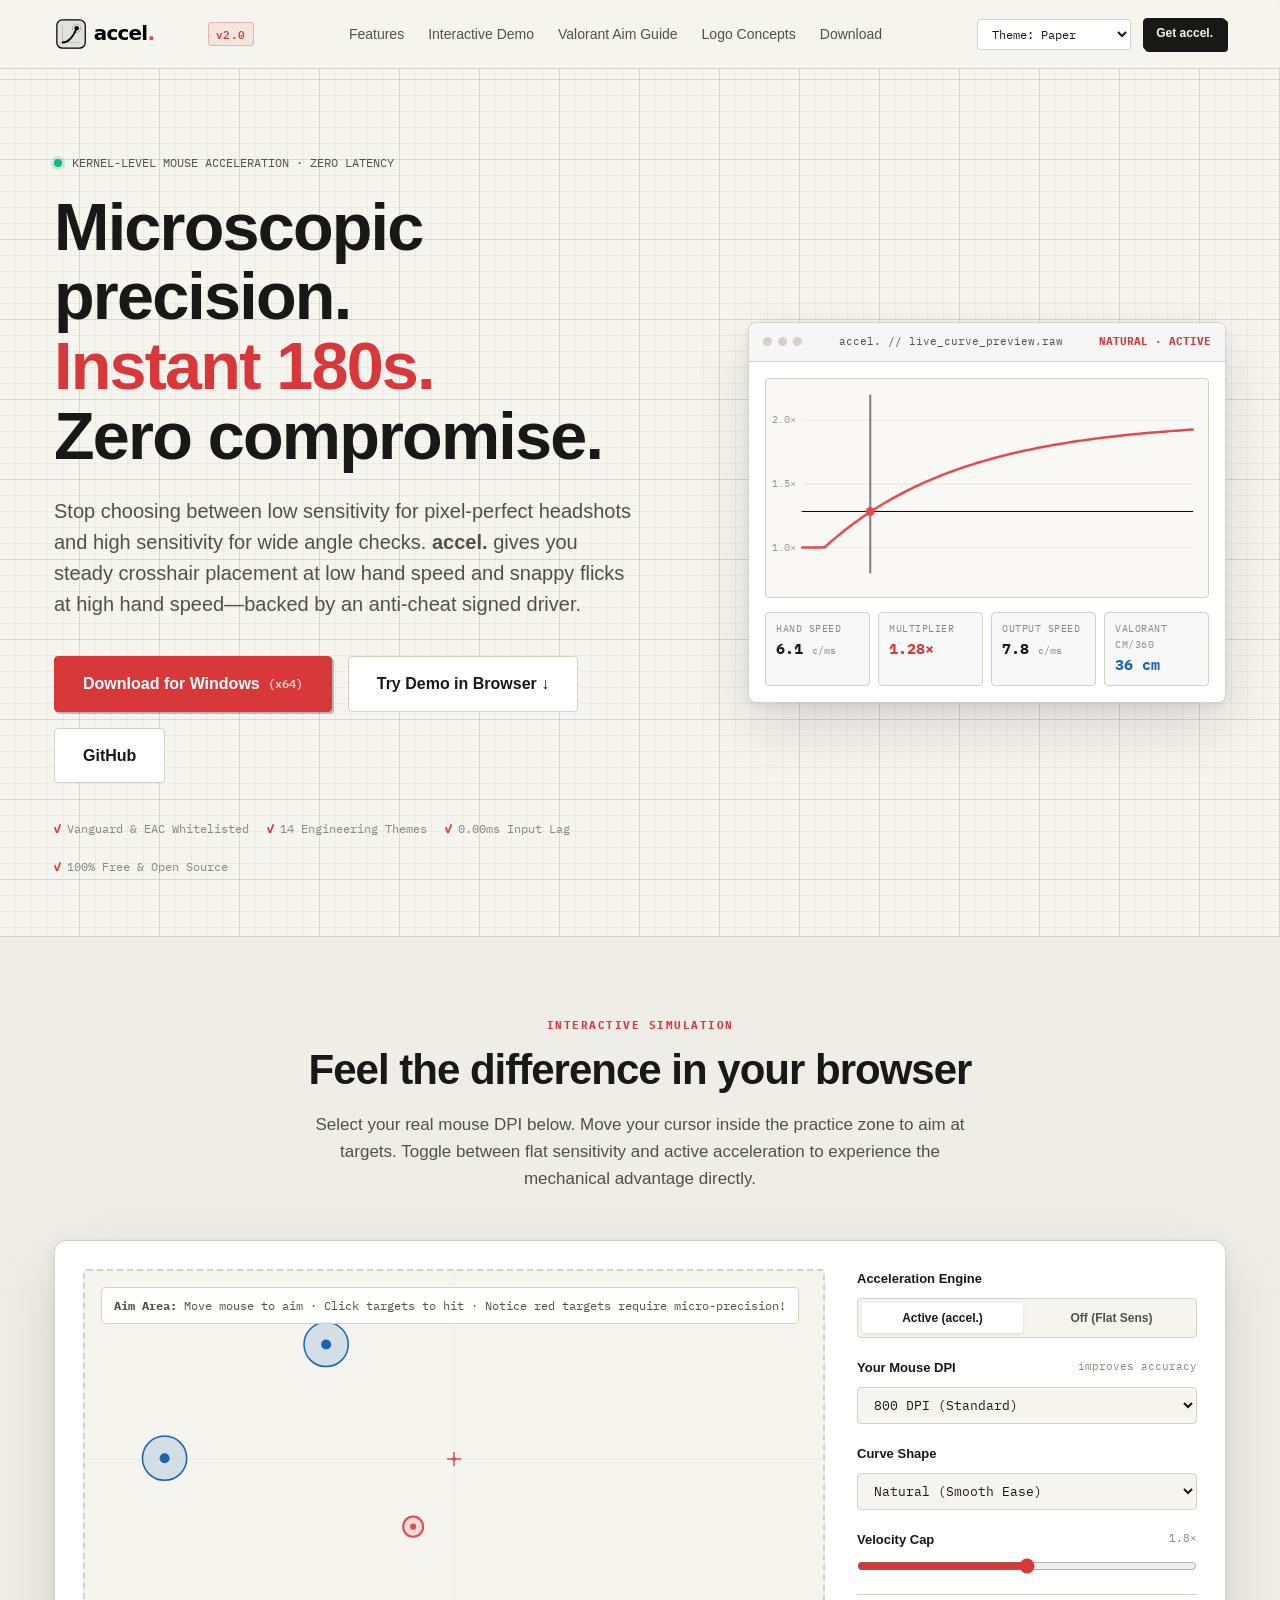
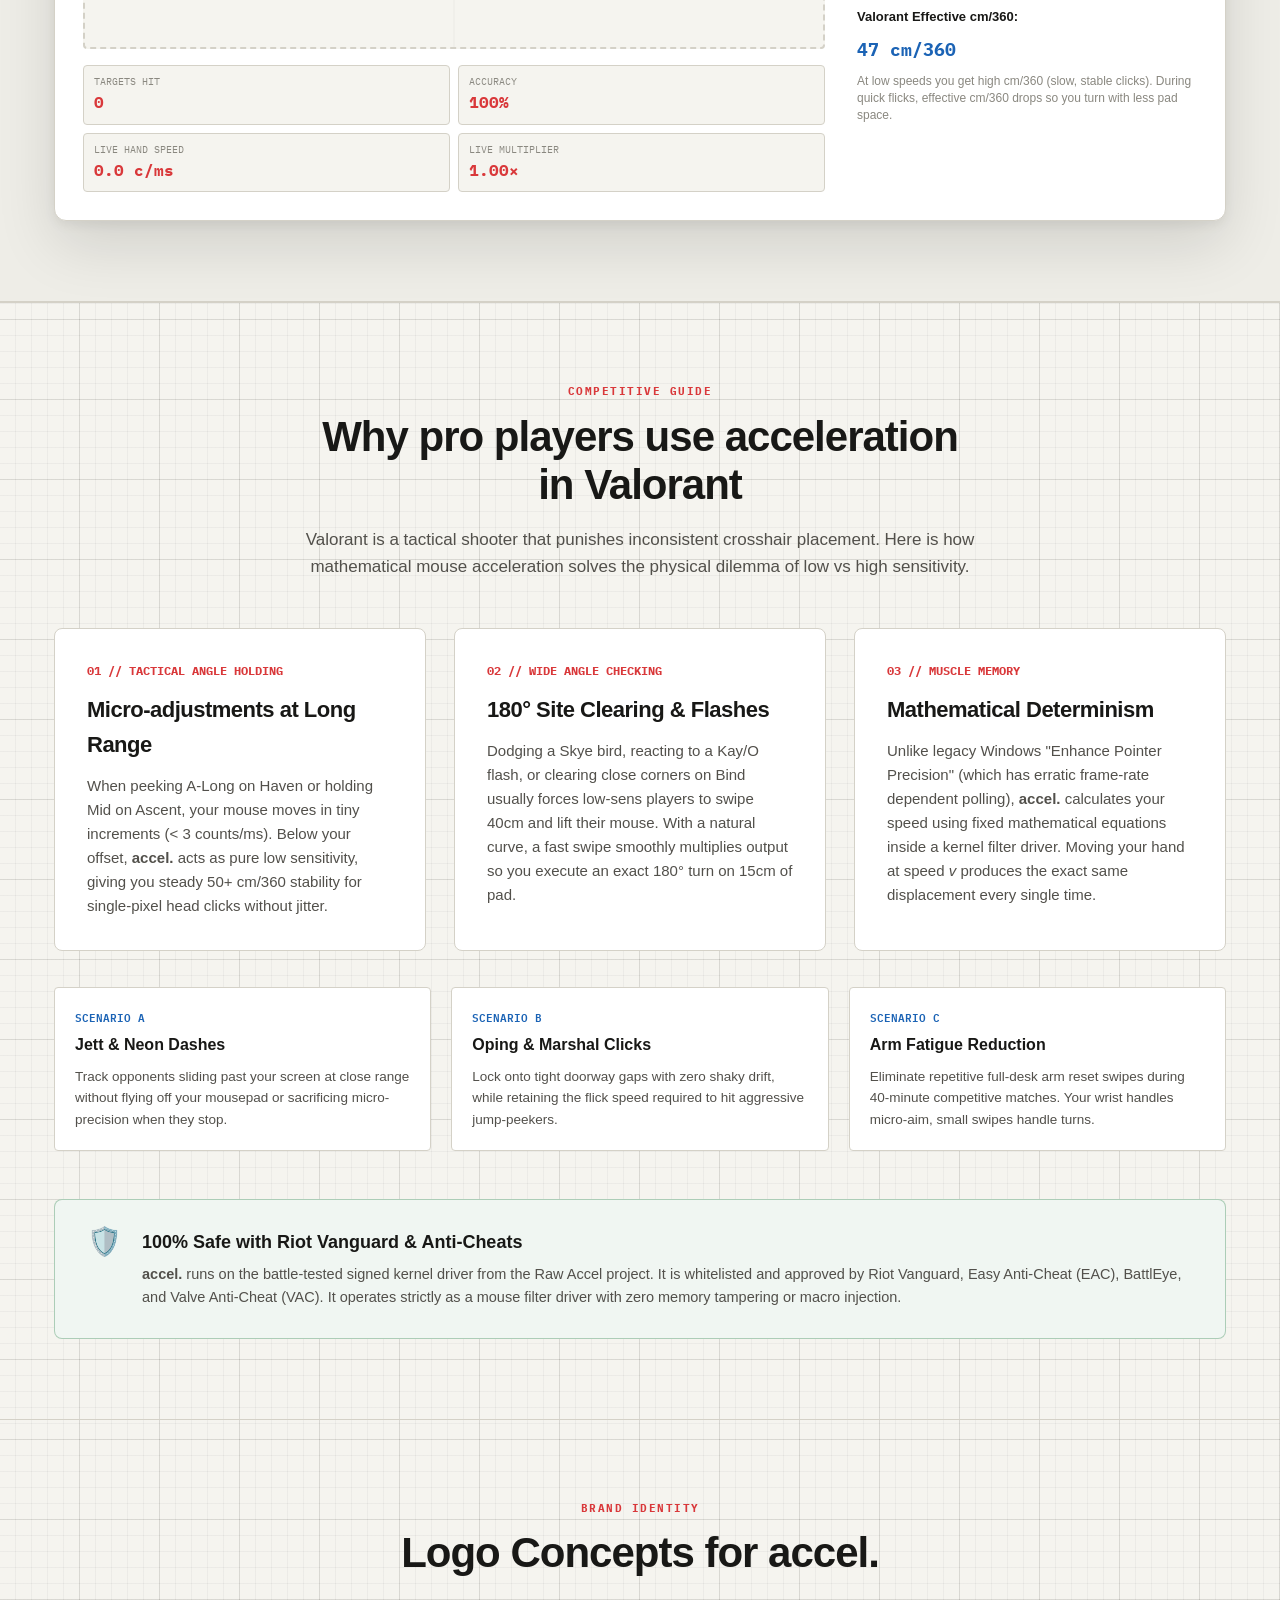
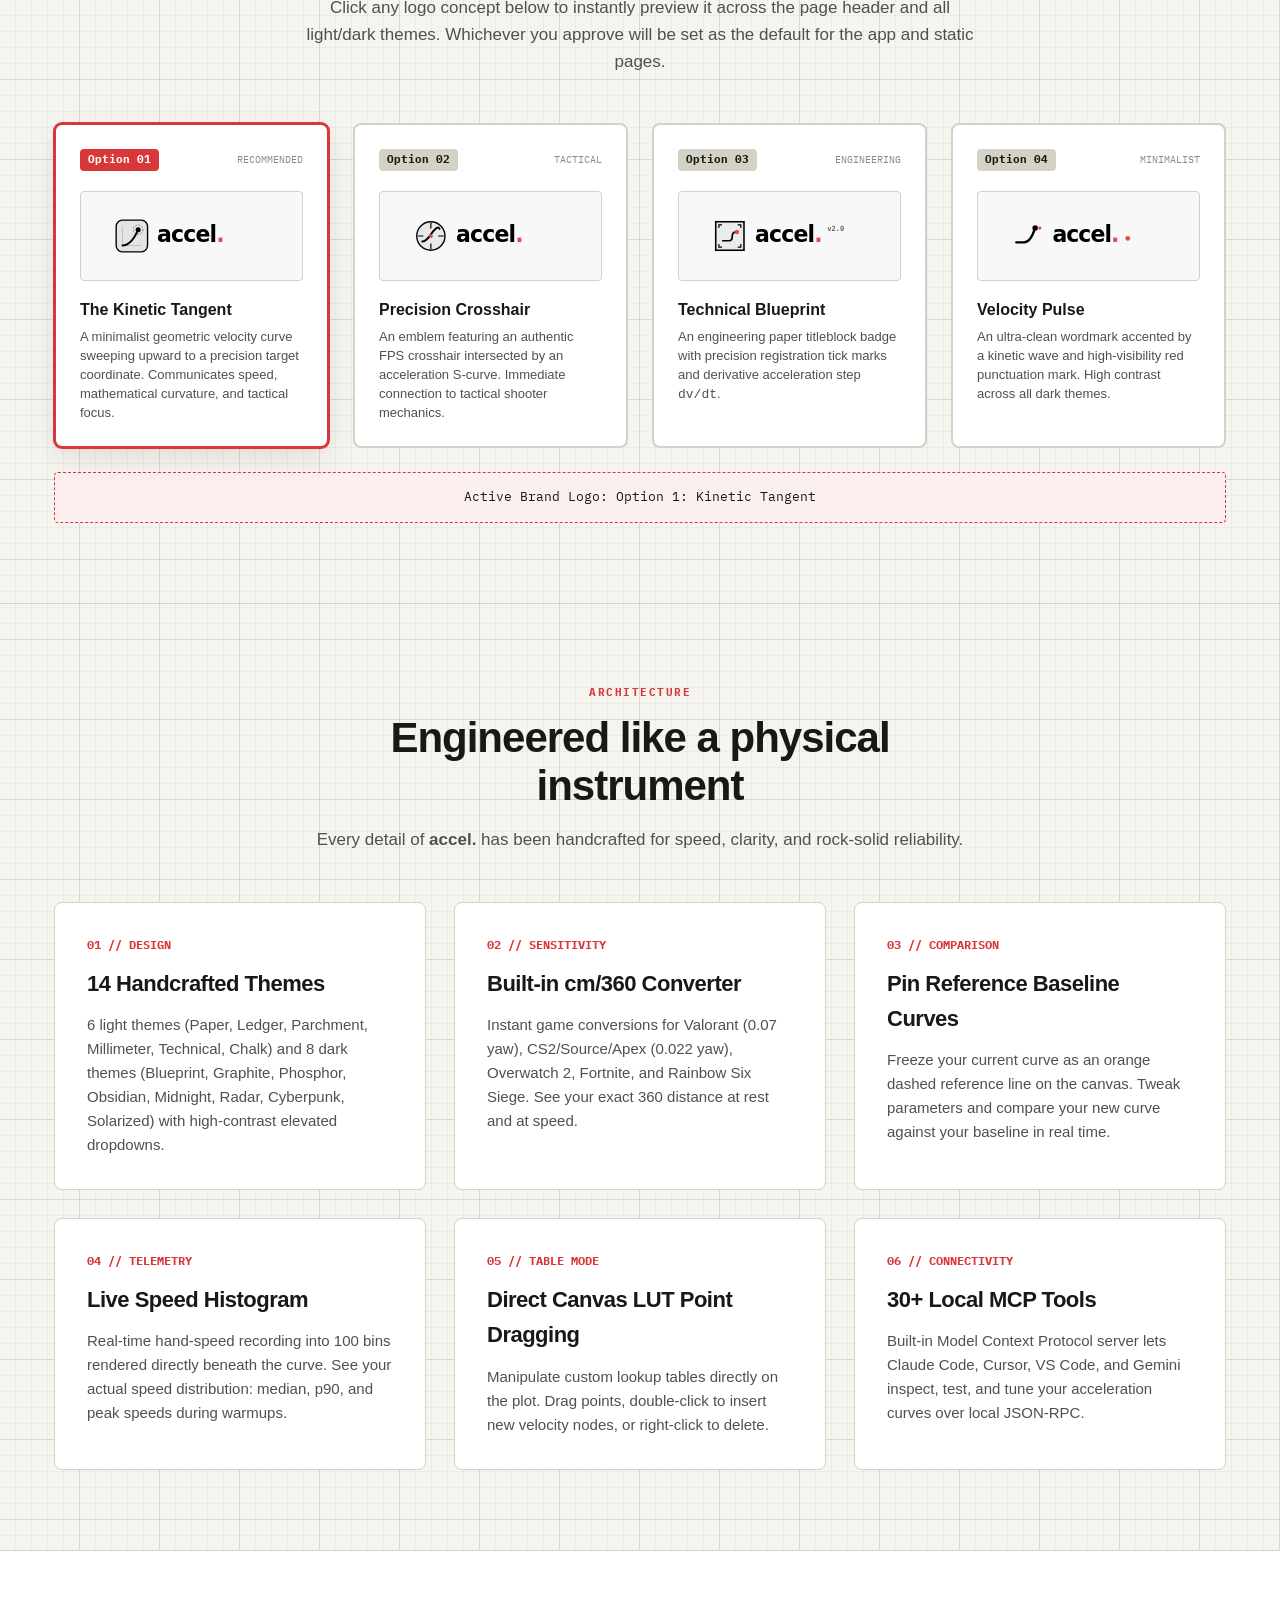
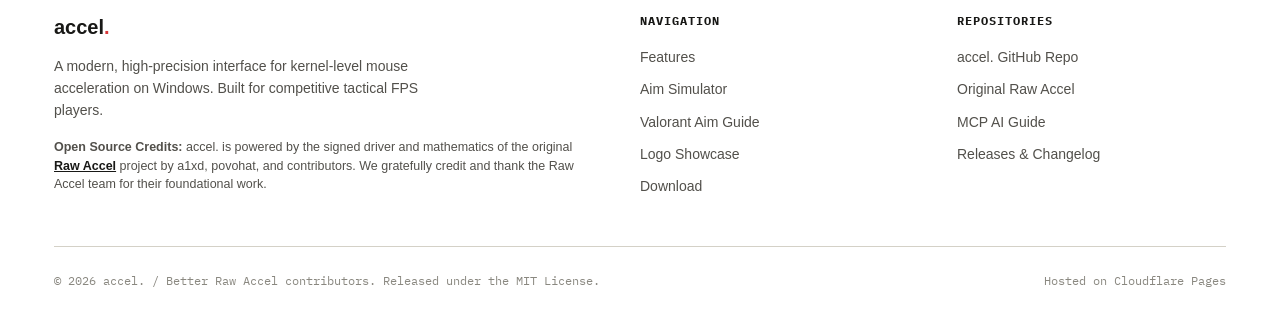
==== website/index.html @ c649996d "Add modern landing page, in-browser aim demo, download page, and 4 logo concepts for accel." ====
<!doctype html>
<html lang="en" data-theme="paper">
<head>
  <meta charset="utf-8">
  <meta name="viewport" content="width=device-width, initial-scale=1">
  <title>accel. — Precision Mouse Acceleration for Tactical Shooters & Valorant</title>
  <meta name="description" content="accel. is a modern, high-precision interface for kernel-level mouse acceleration. Gain microscopic headshot precision and lightning-fast 180° flicks in Valorant and CS2.">

  <!-- Typefaces: Satoshi & Cabinet Grotesk via Fontshare, IBM Plex Mono for technical data -->
  <link rel="preconnect" href="https://api.fontshare.com">
  <link rel="preconnect" href="https://cdn.fontshare.com" crossorigin>
  <link href="https://api.fontshare.com/v2/css?f[]=satoshi@400,500,700,900&f[]=cabinet-grotesk@700,800,900&display=swap" rel="stylesheet">
  <link rel="preconnect" href="https://fonts.googleapis.com">
  <link rel="preconnect" href="https://fonts.gstatic.com" crossorigin>
  <link href="https://fonts.googleapis.com/css2?family=IBM+Plex+Mono:wght@400;500;600;700&display=swap" rel="stylesheet">

  <link rel="stylesheet" href="style.css">
</head>
<body>

  <!-- Navigation / Titleblock Header -->
  <header class="site-header">
    <div class="container header-inner">
      <a href="index.html" class="brand" aria-label="accel. home">
        <img src="logos/logo-opt1.svg" alt="accel." class="brand-logo-svg" id="headerLogo">
        <span class="brand-badge">v2.0</span>
      </a>

      <nav class="nav-links">
        <a href="#features" class="nav-link">Features</a>
        <a href="#demo" class="nav-link">Interactive Demo</a>
        <a href="#valorant" class="nav-link">Valorant Aim Guide</a>
        <a href="#logos" class="nav-link">Logo Concepts</a>
        <a href="download.html" class="nav-link">Download</a>
      </nav>

      <div class="header-actions">
        <select class="theme-select" aria-label="Select theme">
          <option value="paper">Theme: Paper</option>
          <option value="graphite">Theme: Graphite</option>
          <option value="blueprint">Theme: Blueprint</option>
          <option value="obsidian">Theme: Obsidian</option>
          <option value="cyberpunk">Theme: Cyberpunk</option>
          <option value="chalk">Theme: Chalk</option>
        </select>
        <a href="download.html" class="btn btn-primary btn-sm">Get accel.</a>
      </div>
    </div>
  </header>

  <!-- Hero Section -->
  <section class="hero">
    <div class="container hero-grid">
      <div class="hero-content">
        <div class="hero-meta">
          <span class="pulse-dot"></span>
          <span>KERNEL-LEVEL MOUSE ACCELERATION · ZERO LATENCY</span>
        </div>
        <h1 class="hero-title">
          Microscopic precision.<br>
          <span class="highlight">Instant 180s.</span><br>
          Zero compromise.
        </h1>
        <p class="hero-desc">
          Stop choosing between low sensitivity for pixel-perfect headshots and high sensitivity for wide angle checks. <b>accel.</b> gives you steady crosshair placement at low hand speed and snappy flicks at high hand speed—backed by an anti-cheat signed driver.
        </p>

        <div class="hero-actions">
          <a href="download.html" class="btn btn-accent btn-lg">
            Download for Windows
            <span style="font-family:var(--font-mono); font-size:12px; opacity:0.8;">(x64)</span>
          </a>
          <a href="#demo" class="btn btn-secondary btn-lg">Try Demo in Browser ↓</a>
          <a href="https://github.com/jeelnadaa/better-rawaccel" target="_blank" rel="noopener" class="btn btn-secondary btn-lg">
            GitHub
          </a>
        </div>

        <div class="hero-badges">
          <span><i>✓</i> Vanguard &amp; EAC Whitelisted</span>
          <span><i>✓</i> 14 Engineering Themes</span>
          <span><i>✓</i> 0.00ms Input Lag</span>
          <span><i>✓</i> 100% Free &amp; Open Source</span>
        </div>
      </div>

      <!-- Live Mini Curve Visualizer Card -->
      <div class="hero-preview">
        <div class="app-frame">
          <div class="app-frame-head">
            <div class="app-frame-dots">
              <span></span><span></span><span></span>
            </div>
            <span>accel. // live_curve_preview.raw</span>
            <span style="color:var(--accent); font-weight:700;">NATURAL · ACTIVE</span>
          </div>
          <div class="app-frame-body">
            <div class="curve-box">
              <canvas id="heroCurveCanvas"></canvas>
            </div>
            <div class="curve-readouts">
              <div class="readout-col">
                <div class="lbl">Hand Speed</div>
                <div class="val"><span id="heroSensIn">0.0</span> <small style="font-size:10px; font-weight:400; color:var(--ink3);">c/ms</small></div>
              </div>
              <div class="readout-col">
                <div class="lbl">Multiplier</div>
                <div class="val" style="color:var(--accent);"><span id="heroSensMul">1.00×</span></div>
              </div>
              <div class="readout-col">
                <div class="lbl">Output Speed</div>
                <div class="val"><span id="heroSensOut">0.0</span> <small style="font-size:10px; font-weight:400; color:var(--ink3);">c/ms</small></div>
              </div>
              <div class="readout-col">
                <div class="lbl">Valorant cm/360</div>
                <div class="val" style="color:var(--blue);"><span id="heroSensCm">52 cm</span></div>
              </div>
            </div>
          </div>
        </div>
      </div>
    </div>
  </section>

  <!-- Interactive Aim & Acceleration Demo Section -->
  <section class="demo-section" id="demo">
    <div class="container">
      <div class="section-head">
        <span class="section-tag">Interactive Simulation</span>
        <h2 class="section-title">Feel the difference in your browser</h2>
        <p class="section-desc">
          Select your real mouse DPI below. Move your cursor inside the practice zone to aim at targets. Toggle between flat sensitivity and active acceleration to experience the mechanical advantage directly.
        </p>
      </div>

      <div class="demo-wrapper">
        <div class="demo-screen">
          <div class="aim-canvas-container" id="aimContainer">
            <canvas id="aimCanvas"></canvas>
            <div class="aim-instructions">
              <b>Aim Area:</b> Move mouse to aim · Click targets to hit · Notice red targets require micro-precision!
            </div>
          </div>

          <div class="stat-pills">
            <div class="stat-pill">
              <div class="k">Targets Hit</div>
              <div class="v" id="demoHits">0</div>
            </div>
            <div class="stat-pill">
              <div class="k">Accuracy</div>
              <div class="v" id="demoAccuracy">100%</div>
            </div>
            <div class="stat-pill">
              <div class="k">Live Hand Speed</div>
              <div class="v" id="demoLiveSpeed">0.0 c/ms</div>
            </div>
            <div class="stat-pill">
              <div class="k">Live Multiplier</div>
              <div class="v" id="demoLiveSens">1.00×</div>
            </div>
          </div>
        </div>

        <!-- Sidebar Demo Controls -->
        <div class="demo-controls-sidebar">
          <div class="control-group">
            <label class="control-label">Acceleration Engine</label>
            <div class="toggle-group">
              <button class="toggle-btn active" id="btnAccelOn">Active (accel.)</button>
              <button class="toggle-btn" id="btnAccelOff">Off (Flat Sens)</button>
            </div>
          </div>

          <div class="control-group">
            <label class="control-label" for="demoDpi">Your Mouse DPI <small>improves accuracy</small></label>
            <select class="control-select" id="demoDpi">
              <option value="400">400 DPI (Low)</option>
              <option value="800" selected>800 DPI (Standard)</option>
              <option value="1600">1600 DPI (High Precision)</option>
              <option value="3200">3200 DPI (Ultra)</option>
            </select>
          </div>

          <div class="control-group">
            <label class="control-label" for="demoCurveType">Curve Shape</label>
            <select class="control-select" id="demoCurveType">
              <option value="natural" selected>Natural (Smooth Ease)</option>
              <option value="linear">Linear (Constant Slope)</option>
              <option value="jump">Jump (Step Boost)</option>
            </select>
          </div>

          <div class="control-group">
            <div class="control-label">
              <span>Velocity Cap</span>
              <small id="demoLimitVal">1.8×</small>
            </div>
            <input type="range" class="range-slider" id="demoLimit" min="1.1" max="2.5" step="0.1" value="1.8">
          </div>

          <div class="control-group" style="padding-top:12px; border-top:1px solid var(--border);">
            <div class="control-label">
              <span>Valorant Effective cm/360:</span>
            </div>
            <div style="font-family:var(--font-mono); font-size:18px; font-weight:700; color:var(--blue);" id="demoLiveCm">
              47 cm/360
            </div>
            <p style="font-size:12px; color:var(--ink3); line-height:1.4;">
              At low speeds you get high cm/360 (slow, stable clicks). During quick flicks, effective cm/360 drops so you turn with less pad space.
            </p>
          </div>
        </div>
      </div>
    </div>
  </section>

  <!-- Valorant Aim Mechanics Section -->
  <section class="section" id="valorant">
    <div class="container">
      <div class="section-head">
        <span class="section-tag">Competitive Guide</span>
        <h2 class="section-title">Why pro players use acceleration in Valorant</h2>
        <p class="section-desc">
          Valorant is a tactical shooter that punishes inconsistent crosshair placement. Here is how mathematical mouse acceleration solves the physical dilemma of low vs high sensitivity.
        </p>
      </div>

      <div class="features-grid">
        <div class="feature-card">
          <span class="feature-num">01 // TACTICAL ANGLE HOLDING</span>
          <h3 class="feature-title">Micro-adjustments at Long Range</h3>
          <p class="feature-desc">
            When peeking A-Long on Haven or holding Mid on Ascent, your mouse moves in tiny increments (< 3 counts/ms). Below your offset, <b>accel.</b> acts as pure low sensitivity, giving you steady 50+ cm/360 stability for single-pixel head clicks without jitter.
          </p>
        </div>

        <div class="feature-card">
          <span class="feature-num">02 // WIDE ANGLE CHECKING</span>
          <h3 class="feature-title">180° Site Clearing &amp; Flashes</h3>
          <p class="feature-desc">
            Dodging a Skye bird, reacting to a Kay/O flash, or clearing close corners on Bind usually forces low-sens players to swipe 40cm and lift their mouse. With a natural curve, a fast swipe smoothly multiplies output so you execute an exact 180° turn on 15cm of pad.
          </p>
        </div>

        <div class="feature-card">
          <span class="feature-num">03 // MUSCLE MEMORY</span>
          <h3 class="feature-title">Mathematical Determinism</h3>
          <p class="feature-desc">
            Unlike legacy Windows "Enhance Pointer Precision" (which has erratic frame-rate dependent polling), <b>accel.</b> calculates your speed using fixed mathematical equations inside a kernel filter driver. Moving your hand at speed <i>v</i> produces the exact same displacement every single time.
          </p>
        </div>
      </div>

      <!-- Scenarios Grid -->
      <div class="scenarios-grid">
        <div class="scenario-card">
          <span class="scenario-tag">SCENARIO A</span>
          <h4 class="scenario-title">Jett &amp; Neon Dashes</h4>
          <p class="scenario-body">
            Track opponents sliding past your screen at close range without flying off your mousepad or sacrificing micro-precision when they stop.
          </p>
        </div>
        <div class="scenario-card">
          <span class="scenario-tag">SCENARIO B</span>
          <h4 class="scenario-title">Oping &amp; Marshal Clicks</h4>
          <p class="scenario-body">
            Lock onto tight doorway gaps with zero shaky drift, while retaining the flick speed required to hit aggressive jump-peekers.
          </p>
        </div>
        <div class="scenario-card">
          <span class="scenario-tag">SCENARIO C</span>
          <h4 class="scenario-title">Arm Fatigue Reduction</h4>
          <p class="scenario-body">
            Eliminate repetitive full-desk arm reset swipes during 40-minute competitive matches. Your wrist handles micro-aim, small swipes handle turns.
          </p>
        </div>
      </div>

      <!-- Anti-Cheat / Vanguard Box -->
      <div class="callout-box">
        <div class="callout-icon">🛡️</div>
        <div class="callout-content">
          <h4>100% Safe with Riot Vanguard &amp; Anti-Cheats</h4>
          <p>
            <b>accel.</b> runs on the battle-tested signed kernel driver from the Raw Accel project. It is whitelisted and approved by Riot Vanguard, Easy Anti-Cheat (EAC), BattlEye, and Valve Anti-Cheat (VAC). It operates strictly as a mouse filter driver with zero memory tampering or macro injection.
          </p>
        </div>
      </div>
    </div>
  </section>

  <!-- Logo Showcase Section -->
  <section class="section" id="logos">
    <div class="container">
      <div class="section-head">
        <span class="section-tag">Brand Identity</span>
        <h2 class="section-title">Logo Concepts for accel.</h2>
        <p class="section-desc">
          Click any logo concept below to instantly preview it across the page header and all light/dark themes. Whichever you approve will be set as the default for the app and static pages.
        </p>
      </div>

      <div class="logo-grid">
        <!-- Logo Option 1 -->
        <div class="logo-card active" data-opt="1">
          <div class="logo-card-head">
            <span class="logo-opt-tag">Option 01</span>
            <span class="logo-card-badge">RECOMMENDED</span>
          </div>
          <div class="logo-preview-box">
            <img src="logos/logo-opt1.svg" alt="Option 1: Kinetic Tangent">
          </div>
          <h4 class="logo-card-title">The Kinetic Tangent</h4>
          <p class="logo-card-desc">
            A minimalist geometric velocity curve sweeping upward to a precision target coordinate. Communicates speed, mathematical curvature, and tactical focus.
          </p>
        </div>

        <!-- Logo Option 2 -->
        <div class="logo-card" data-opt="2">
          <div class="logo-card-head">
            <span class="logo-opt-tag">Option 02</span>
            <span class="logo-card-badge">TACTICAL</span>
          </div>
          <div class="logo-preview-box">
            <img src="logos/logo-opt2.svg" alt="Option 2: Precision Crosshair Curve">
          </div>
          <h4 class="logo-card-title">Precision Crosshair</h4>
          <p class="logo-card-desc">
            An emblem featuring an authentic FPS crosshair intersected by an acceleration S-curve. Immediate connection to tactical shooter mechanics.
          </p>
        </div>

        <!-- Logo Option 3 -->
        <div class="logo-card" data-opt="3">
          <div class="logo-card-head">
            <span class="logo-opt-tag">Option 03</span>
            <span class="logo-card-badge">ENGINEERING</span>
          </div>
          <div class="logo-preview-box">
            <img src="logos/logo-opt3.svg" alt="Option 3: Technical Blueprint Titleblock">
          </div>
          <h4 class="logo-card-title">Technical Blueprint</h4>
          <p class="logo-card-desc">
            An engineering paper titleblock badge with precision registration tick marks and derivative acceleration step <code>dv/dt</code>.
          </p>
        </div>

        <!-- Logo Option 4 -->
        <div class="logo-card" data-opt="4">
          <div class="logo-card-head">
            <span class="logo-opt-tag">Option 04</span>
            <span class="logo-card-badge">MINIMALIST</span>
          </div>
          <div class="logo-preview-box">
            <img src="logos/logo-opt4.svg" alt="Option 4: Velocity Pulse">
          </div>
          <h4 class="logo-card-title">Velocity Pulse</h4>
          <p class="logo-card-desc">
            An ultra-clean wordmark accented by a kinetic wave and high-visibility red punctuation mark. High contrast across all dark themes.
          </p>
        </div>
      </div>

      <div class="logo-banner" id="selectedLogoNotice">
        Active Brand Logo: Option 1: Kinetic Tangent (Click cards above to switch)
      </div>
    </div>
  </section>

  <!-- Features Grid Section -->
  <section class="section" id="features">
    <div class="container">
      <div class="section-head">
        <span class="section-tag">Architecture</span>
        <h2 class="section-title">Engineered like a physical instrument</h2>
        <p class="section-desc">
          Every detail of <b>accel.</b> has been handcrafted for speed, clarity, and rock-solid reliability.
        </p>
      </div>

      <div class="features-grid">
        <div class="feature-card">
          <span class="feature-num">01 // DESIGN</span>
          <h3 class="feature-title">14 Handcrafted Themes</h3>
          <p class="feature-desc">
            6 light themes (Paper, Ledger, Parchment, Millimeter, Technical, Chalk) and 8 dark themes (Blueprint, Graphite, Phosphor, Obsidian, Midnight, Radar, Cyberpunk, Solarized) with high-contrast elevated dropdowns.
          </p>
        </div>

        <div class="feature-card">
          <span class="feature-num">02 // SENSITIVITY</span>
          <h3 class="feature-title">Built-in cm/360 Converter</h3>
          <p class="feature-desc">
            Instant game conversions for Valorant (0.07 yaw), CS2/Source/Apex (0.022 yaw), Overwatch 2, Fortnite, and Rainbow Six Siege. See your exact 360 distance at rest and at speed.
          </p>
        </div>

        <div class="feature-card">
          <span class="feature-num">03 // COMPARISON</span>
          <h3 class="feature-title">Pin Reference Baseline Curves</h3>
          <p class="feature-desc">
            Freeze your current curve as an orange dashed reference line on the canvas. Tweak parameters and compare your new curve against your baseline in real time.
          </p>
        </div>

        <div class="feature-card">
          <span class="feature-num">04 // TELEMETRY</span>
          <h3 class="feature-title">Live Speed Histogram</h3>
          <p class="feature-desc">
            Real-time hand-speed recording into 100 bins rendered directly beneath the curve. See your actual speed distribution: median, p90, and peak speeds during warmups.
          </p>
        </div>

        <div class="feature-card">
          <span class="feature-num">05 // TABLE MODE</span>
          <h3 class="feature-title">Direct Canvas LUT Point Dragging</h3>
          <p class="feature-desc">
            Manipulate custom lookup tables directly on the plot. Drag points, double-click to insert new velocity nodes, or right-click to delete.
          </p>
        </div>

        <div class="feature-card">
          <span class="feature-num">06 // CONNECTIVITY</span>
          <h3 class="feature-title">30+ Local MCP Tools</h3>
          <p class="feature-desc">
            Built-in Model Context Protocol server lets Claude Code, Cursor, VS Code, and Gemini inspect, test, and tune your acceleration curves over local JSON-RPC.
          </p>
        </div>
      </div>
    </div>
  </section>

  <!-- Footer & Credits -->
  <footer class="site-footer">
    <div class="container">
      <div class="footer-grid">
        <div class="footer-brand">
          <h4>accel<span style="color:var(--accent);">.</span></h4>
          <p style="max-width:380px; margin-bottom:16px;">
            A modern, high-precision interface for kernel-level mouse acceleration on Windows. Built for competitive tactical FPS players.
          </p>
          <div class="footer-credits-note">
            <b>Open Source Credits:</b> accel. is powered by the signed driver and mathematics of the original
            <a href="https://github.com/RawAccelOfficial/rawaccel" target="_blank" rel="noopener">Raw Accel</a>
            project by a1xd, povohat, and contributors. We gratefully credit and thank the Raw Accel team for their foundational work.
          </div>
        </div>

        <div class="footer-col">
          <h5>Navigation</h5>
          <ul class="footer-links">
            <li><a href="#features">Features</a></li>
            <li><a href="#demo">Aim Simulator</a></li>
            <li><a href="#valorant">Valorant Aim Guide</a></li>
            <li><a href="#logos">Logo Showcase</a></li>
            <li><a href="download.html">Download</a></li>
          </ul>
        </div>

        <div class="footer-col">
          <h5>Repositories</h5>
          <ul class="footer-links">
            <li><a href="https://github.com/jeelnadaa/better-rawaccel" target="_blank" rel="noopener">accel. GitHub Repo</a></li>
            <li><a href="https://github.com/RawAccelOfficial/rawaccel" target="_blank" rel="noopener">Original Raw Accel</a></li>
            <li><a href="https://github.com/jeelnadaa/better-rawaccel/blob/main/doc/MCP.md" target="_blank" rel="noopener">MCP AI Guide</a></li>
            <li><a href="https://github.com/jeelnadaa/better-rawaccel/releases" target="_blank" rel="noopener">Releases &amp; Changelog</a></li>
          </ul>
        </div>
      </div>

      <div class="footer-bottom">
        <span>&copy; 2026 accel. / Better Raw Accel contributors. Released under the MIT License.</span>
        <span>Hosted on Cloudflare Pages</span>
      </div>
    </div>
  </footer>

  <script src="main.js"></script>
</body>
</html>
---- website/style.css ----
/* ==========================================================================
   accel. — Engineering Aesthetic & Motion Design System
   Matches Better Raw Accel styling with Satoshi typography & theme support
   ========================================================================== */

:root {
  --font-ui: "Satoshi", -apple-system, BlinkMacSystemFont, "Segoe UI", Roboto, sans-serif;
  --font-display: "Cabinet Grotesk", "Satoshi", sans-serif;
  --font-mono: "IBM Plex Mono", "Consolas", monospace;

  /* Theme defaults: paper */
  --bg: #f5f4ef;
  --desk: #eae8e1;
  --card: #ffffff;
  --pop-bg: #ffffff;
  --ink: #181816;
  --ink2: #52504b;
  --ink3: #8a8880;
  --border: #d4d1c7;
  --border-strong: #181816;
  --grid: rgba(24, 24, 22, 0.04);
  --grid-maj: rgba(24, 24, 22, 0.09);
  --accent: #d9383a;
  --accent-soft: rgba(217, 56, 58, 0.08);
  --accent-ink: #ffffff;
  --blue: #1b63b5;
  --blue-soft: rgba(27, 99, 181, 0.08);
  --green: #2d8048;
  --radius-sm: 4px;
  --radius-md: 8px;
  --radius-lg: 12px;
  --shadow-sm: 0 2px 4px rgba(0,0,0,0.04);
  --shadow-md: 0 12px 32px rgba(0,0,0,0.08), 0 2px 6px rgba(0,0,0,0.04);
  --shadow-lg: 0 24px 60px rgba(0,0,0,0.12), 0 4px 12px rgba(0,0,0,0.06);
  --ease: cubic-bezier(0.16, 1, 0.3, 1);
}

/* ---------------- Themes ---------------- */
[data-theme="graphite"] {
  --bg: #1c1d21; --desk: #141518; --card: #23252a; --pop-bg: #27292f;
  --ink: #f0f0f2; --ink2: #a2a4ad; --ink3: #6c6e78;
  --border: #33363f; --border-strong: #4f5360;
  --grid: rgba(255, 255, 255, 0.03); --grid-maj: rgba(255, 255, 255, 0.06);
  --accent: #e5484d; --accent-soft: rgba(229, 72, 77, 0.12);
  --blue: #3e88e5; --blue-soft: rgba(62, 136, 229, 0.12);
  --shadow-md: 0 14px 40px rgba(0,0,0,0.45);
}

[data-theme="blueprint"] {
  --bg: #0d2847; --desk: #091b30; --card: #12345c; --pop-bg: #153c69;
  --ink: #e8f1fa; --ink2: #9bc0e8; --ink3: #5f8ebf;
  --border: #1e4d82; --border-strong: #72a9e2;
  --grid: rgba(155, 192, 232, 0.06); --grid-maj: rgba(155, 192, 232, 0.12);
  --accent: #ff9e42; --accent-soft: rgba(255, 158, 66, 0.12);
  --blue: #4da3ff; --blue-soft: rgba(77, 163, 255, 0.15);
  --shadow-md: 0 14px 40px rgba(0,0,0,0.55);
}

[data-theme="obsidian"] {
  --bg: #0a0a0c; --desk: #050507; --card: #121216; --pop-bg: #18181e;
  --ink: #fbfbfe; --ink2: #92929e; --ink3: #565662;
  --border: #22222a; --border-strong: #3e3e4c;
  --grid: rgba(255, 255, 255, 0.025); --grid-maj: rgba(255, 255, 255, 0.05);
  --accent: #ff3b5c; --accent-soft: rgba(255, 59, 92, 0.12);
  --blue: #4088ff; --blue-soft: rgba(64, 136, 255, 0.12);
  --shadow-md: 0 16px 48px rgba(0,0,0,0.7);
}

[data-theme="cyberpunk"] {
  --bg: #090a12; --desk: #05050a; --card: #101224; --pop-bg: #151830;
  --ink: #f0f8ff; --ink2: #00e5ff; --ink3: #6e7a9e;
  --border: #21264c; --border-strong: #00e5ff;
  --grid: rgba(0, 229, 255, 0.04); --grid-maj: rgba(255, 0, 110, 0.07);
  --accent: #ff006e; --accent-soft: rgba(255, 0, 110, 0.15);
  --blue: #00e5ff; --blue-soft: rgba(0, 229, 255, 0.15);
  --shadow-md: 0 16px 48px rgba(0, 229, 255, 0.12);
}

[data-theme="chalk"] {
  --bg: #222629; --desk: #181a1d; --card: #2c3136; --pop-bg: #33383e;
  --ink: #f4f5f6; --ink2: #adb5bd; --ink3: #757d86;
  --border: #3f454d; --border-strong: #f4f5f6;
  --grid: rgba(255, 255, 255, 0.035); --grid-maj: rgba(255, 255, 255, 0.07);
  --accent: #86efac; --accent-soft: rgba(134, 239, 172, 0.12);
  --blue: #93c5fd; --blue-soft: rgba(147, 197, 253, 0.12);
}

/* ---------------- Base & Engineering Paper Grid ---------------- */
* { box-sizing: border-box; margin: 0; padding: 0; }

html {
  font-size: 16px;
  scroll-behavior: smooth;
  text-rendering: optimizeLegibility;
  -webkit-font-smoothing: antialiased;
}

body {
  font-family: var(--font-ui);
  background-color: var(--bg);
  color: var(--ink);
  line-height: 1.6;
  overflow-x: hidden;
  background-image:
    linear-gradient(to right, var(--grid) 1px, transparent 1px),
    linear-gradient(to bottom, var(--grid) 1px, transparent 1px),
    linear-gradient(to right, var(--grid-maj) 1px, transparent 1px),
    linear-gradient(to bottom, var(--grid-maj) 1px, transparent 1px);
  background-size: 16px 16px, 16px 16px, 80px 80px, 80px 80px;
  background-position: -1px -1px;
  transition: background-color 0.3s ease, color 0.3s ease;
}

a { color: inherit; text-decoration: none; }
button { font-family: inherit; cursor: pointer; border: none; background: none; }

.container {
  width: 100%;
  max-width: 1220px;
  margin: 0 auto;
  padding: 0 24px;
}

/* ---------------- Titleblock Header / Navigation ---------------- */
.site-header {
  position: sticky;
  top: 0;
  z-index: 100;
  background: color-mix(in srgb, var(--bg) 88%, transparent);
  backdrop-filter: blur(12px);
  border-bottom: 1px solid var(--border);
  transition: border-color 0.3s ease;
}

.header-inner {
  display: flex;
  align-items: center;
  justify-content: space-between;
  height: 68px;
}

.brand {
  display: flex;
  align-items: center;
  gap: 12px;
}

.brand-logo-svg {
  height: 34px;
  width: auto;
  color: var(--ink);
}

.brand-badge {
  font-family: var(--font-mono);
  font-size: 11px;
  font-weight: 600;
  padding: 2px 7px;
  background: var(--accent-soft);
  color: var(--accent);
  border: 1px solid color-mix(in srgb, var(--accent) 30%, transparent);
  border-radius: 4px;
  letter-spacing: 0.5px;
}

.nav-links {
  display: flex;
  align-items: center;
  gap: 24px;
}

.nav-link {
  font-size: 14px;
  font-weight: 500;
  color: var(--ink2);
  transition: color 0.2s ease;
  position: relative;
}

.nav-link:hover, .nav-link.active {
  color: var(--ink);
}

.nav-link.active::after {
  content: "";
  position: absolute;
  bottom: -6px;
  left: 0;
  width: 100%;
  height: 2px;
  background: var(--accent);
}

.header-actions {
  display: flex;
  align-items: center;
  gap: 12px;
}

.theme-select {
  font-family: var(--font-mono);
  font-size: 12px;
  padding: 6px 10px;
  background: var(--card);
  color: var(--ink);
  border: 1px solid var(--border);
  border-radius: var(--radius-sm);
  outline: none;
  cursor: pointer;
  transition: border-color 0.2s ease;
}

.theme-select:focus { border-color: var(--ink); }

.btn {
  display: inline-flex;
  align-items: center;
  justify-content: center;
  gap: 8px;
  font-weight: 600;
  font-size: 14px;
  padding: 9px 18px;
  border-radius: var(--radius-sm);
  transition: all 0.2s var(--ease);
  cursor: pointer;
}

.btn-primary {
  background: var(--ink);
  color: var(--bg);
  border: 1px solid var(--ink);
  box-shadow: 2px 2px 0 var(--border-strong);
}

.btn-primary:hover {
  transform: translate(-1px, -1px);
  box-shadow: 4px 4px 0 var(--border-strong);
}

.btn-primary:active {
  transform: translate(1px, 1px);
  box-shadow: 1px 1px 0 var(--border-strong);
}

.btn-accent {
  background: var(--accent);
  color: #fff;
  border: 1px solid var(--accent);
  box-shadow: 2px 2px 0 rgba(0,0,0,0.25);
}

.btn-accent:hover {
  filter: brightness(1.08);
  transform: translate(-1px, -1px);
}

.btn-secondary {
  background: var(--card);
  color: var(--ink);
  border: 1px solid var(--border);
}

.btn-secondary:hover {
  border-color: var(--ink);
}

.btn-sm {
  font-size: 12px;
  padding: 5px 12px;
}

.btn-lg {
  font-size: 16px;
  padding: 14px 28px;
}

/* ---------------- Hero Section ---------------- */
.hero {
  padding: 80px 0 60px;
  position: relative;
}

.hero-grid {
  display: grid;
  grid-template-columns: 1.15fr 0.85fr;
  gap: 48px;
  align-items: center;
}

.hero-meta {
  display: inline-flex;
  align-items: center;
  gap: 10px;
  margin-bottom: 20px;
  font-family: var(--font-mono);
  font-size: 12px;
  color: var(--ink2);
}

.pulse-dot {
  width: 8px;
  height: 8px;
  background: #10b981;
  border-radius: 50%;
  box-shadow: 0 0 0 3px rgba(16, 185, 129, 0.2);
  animation: pulse 2s infinite;
}

@keyframes pulse {
  0% { box-shadow: 0 0 0 0 rgba(16, 185, 129, 0.4); }
  70% { box-shadow: 0 0 0 7px rgba(16, 185, 129, 0); }
  100% { box-shadow: 0 0 0 0 rgba(16, 185, 129, 0); }
}

.hero-title {
  font-family: var(--font-display);
  font-size: clamp(40px, 5.2vw, 68px);
  font-weight: 800;
  line-height: 1.05;
  letter-spacing: -1.8px;
  margin-bottom: 24px;
}

.hero-title .highlight {
  color: var(--accent);
  position: relative;
  display: inline-block;
}

.hero-desc {
  font-size: clamp(17px, 1.8vw, 20px);
  color: var(--ink2);
  line-height: 1.55;
  max-width: 580px;
  margin-bottom: 36px;
}

.hero-actions {
  display: flex;
  flex-wrap: wrap;
  gap: 16px;
  align-items: center;
  margin-bottom: 36px;
}

.hero-badges {
  display: flex;
  flex-wrap: wrap;
  gap: 18px;
  font-family: var(--font-mono);
  font-size: 12px;
  color: var(--ink3);
}

.hero-badges span {
  display: inline-flex;
  align-items: center;
  gap: 6px;
}

.hero-badges i {
  color: var(--accent);
  font-style: normal;
  font-weight: 700;
}

/* ---------------- Hero Interactive Card (The Mini-App) ---------------- */
.hero-preview {
  position: relative;
}

.app-frame {
  background: var(--card);
  border: 1px solid var(--border);
  border-radius: var(--radius-md);
  box-shadow: var(--shadow-lg);
  overflow: hidden;
  position: relative;
}

.app-frame-head {
  display: flex;
  align-items: center;
  justify-content: space-between;
  padding: 10px 14px;
  background: color-mix(in srgb, var(--ink) 4%, var(--card));
  border-bottom: 1px solid var(--border);
  font-family: var(--font-mono);
  font-size: 11px;
  color: var(--ink2);
}

.app-frame-dots {
  display: flex;
  gap: 6px;
}

.app-frame-dots span {
  width: 9px;
  height: 9px;
  border-radius: 50%;
  background: var(--border);
}

.app-frame-body {
  padding: 16px;
}

/* Live curve graph preview */
.curve-box {
  width: 100%;
  height: 220px;
  position: relative;
  background: color-mix(in srgb, var(--bg) 60%, var(--card));
  border: 1px solid var(--border);
  border-radius: var(--radius-sm);
  margin-bottom: 14px;
  overflow: hidden;
}

.curve-box canvas {
  width: 100%;
  height: 100%;
  display: block;
}

.curve-readouts {
  display: grid;
  grid-template-columns: repeat(4, 1fr);
  gap: 8px;
}

.readout-col {
  padding: 8px 10px;
  background: color-mix(in srgb, var(--ink) 3%, var(--card));
  border: 1px solid var(--border);
  border-radius: var(--radius-sm);
}

.readout-col .lbl {
  font-family: var(--font-mono);
  font-size: 10px;
  color: var(--ink3);
  text-transform: uppercase;
  letter-spacing: 0.5px;
}

.readout-col .val {
  font-family: var(--font-mono);
  font-size: 15px;
  font-weight: 700;
  color: var(--ink);
}

/* ---------------- Logo Showcase Section ---------------- */
.section {
  padding: 80px 0;
  border-top: 1px solid var(--border);
}

.section-head {
  text-align: center;
  max-width: 680px;
  margin: 0 auto 48px;
}

.section-tag {
  font-family: var(--font-mono);
  font-size: 11px;
  font-weight: 700;
  color: var(--accent);
  text-transform: uppercase;
  letter-spacing: 1.5px;
  margin-bottom: 12px;
  display: block;
}

.section-title {
  font-family: var(--font-display);
  font-size: clamp(28px, 3.5vw, 42px);
  font-weight: 800;
  letter-spacing: -1px;
  margin-bottom: 16px;
  line-height: 1.15;
}

.section-desc {
  font-size: 17px;
  color: var(--ink2);
}

.logo-grid {
  display: grid;
  grid-template-columns: repeat(auto-fit, minmax(260px, 1fr));
  gap: 24px;
  margin-bottom: 24px;
}

.logo-card {
  background: var(--card);
  border: 2px solid var(--border);
  border-radius: var(--radius-md);
  padding: 24px;
  cursor: pointer;
  transition: all 0.25s var(--ease);
  position: relative;
  text-align: left;
}

.logo-card:hover {
  transform: translateY(-4px);
  border-color: var(--ink);
  box-shadow: var(--shadow-md);
}

.logo-card.active {
  border-color: var(--accent);
  box-shadow: 0 0 0 1px var(--accent), var(--shadow-md);
}

.logo-card-head {
  display: flex;
  justify-content: space-between;
  align-items: center;
  margin-bottom: 20px;
}

.logo-opt-tag {
  font-family: var(--font-mono);
  font-size: 11px;
  font-weight: 700;
  padding: 2px 8px;
  background: var(--border);
  color: var(--ink);
  border-radius: 4px;
}

.logo-card.active .logo-opt-tag {
  background: var(--accent);
  color: #fff;
}

.logo-card-badge {
  font-family: var(--font-mono);
  font-size: 10px;
  color: var(--ink3);
}

.logo-preview-box {
  height: 90px;
  display: flex;
  align-items: center;
  justify-content: center;
  background: color-mix(in srgb, var(--ink) 3%, var(--card));
  border: 1px solid var(--border);
  border-radius: var(--radius-sm);
  margin-bottom: 16px;
  padding: 12px;
}

.logo-preview-box img, .logo-preview-box svg {
  max-width: 80%;
  max-height: 48px;
}

.logo-card-title {
  font-weight: 700;
  font-size: 16px;
  margin-bottom: 6px;
}

.logo-card-desc {
  font-size: 13px;
  color: var(--ink2);
  line-height: 1.45;
}

.logo-banner {
  text-align: center;
  padding: 14px;
  background: color-mix(in srgb, var(--accent) 8%, var(--card));
  border: 1px dashed var(--accent);
  border-radius: var(--radius-sm);
  font-family: var(--font-mono);
  font-size: 13px;
  color: var(--ink);
}

/* ---------------- Interactive Aim & Acceleration Demo ---------------- */
.demo-section {
  background: color-mix(in srgb, var(--desk) 60%, var(--bg));
  padding: 80px 0;
  border-top: 1px solid var(--border);
  border-bottom: 1px solid var(--border);
}

.demo-wrapper {
  display: grid;
  grid-template-columns: 1fr 340px;
  gap: 32px;
  background: var(--card);
  border: 1px solid var(--border);
  border-radius: var(--radius-lg);
  padding: 28px;
  box-shadow: var(--shadow-lg);
}

.demo-screen {
  display: flex;
  flex-direction: column;
  gap: 16px;
}

.aim-canvas-container {
  width: 100%;
  height: 380px;
  background: var(--bg);
  border: 2px dashed var(--border);
  border-radius: var(--radius-sm);
  position: relative;
  overflow: hidden;
  cursor: crosshair;
}

.aim-canvas-container canvas {
  width: 100%;
  height: 100%;
  display: block;
}

.aim-instructions {
  position: absolute;
  top: 16px;
  left: 16px;
  pointer-events: none;
  font-family: var(--font-mono);
  font-size: 12px;
  color: var(--ink2);
  background: color-mix(in srgb, var(--card) 90%, transparent);
  padding: 8px 12px;
  border: 1px solid var(--border);
  border-radius: 4px;
}

.demo-controls-sidebar {
  display: flex;
  flex-direction: column;
  gap: 20px;
}

.control-group {
  display: flex;
  flex-direction: column;
  gap: 8px;
}

.control-label {
  display: flex;
  justify-content: space-between;
  font-size: 13px;
  font-weight: 600;
  color: var(--ink);
}

.control-label small {
  font-family: var(--font-mono);
  color: var(--ink3);
  font-weight: 400;
}

.control-select, .control-input {
  width: 100%;
  padding: 8px 12px;
  background: var(--bg);
  color: var(--ink);
  border: 1px solid var(--border);
  border-radius: var(--radius-sm);
  font-family: var(--font-mono);
  font-size: 13px;
  outline: none;
}

.control-select:focus, .control-input:focus {
  border-color: var(--ink);
}

.range-slider {
  width: 100%;
  accent-color: var(--accent);
  cursor: pointer;
}

.toggle-group {
  display: grid;
  grid-template-columns: 1fr 1fr;
  gap: 8px;
  background: var(--bg);
  padding: 4px;
  border-radius: var(--radius-sm);
  border: 1px solid var(--border);
}

.toggle-btn {
  padding: 8px;
  font-size: 12px;
  font-weight: 600;
  border-radius: 3px;
  color: var(--ink2);
  transition: all 0.2s ease;
}

.toggle-btn.active {
  background: var(--card);
  color: var(--ink);
  box-shadow: 0 1px 3px rgba(0,0,0,0.1);
}

.stat-pills {
  display: grid;
  grid-template-columns: 1fr 1fr;
  gap: 8px;
}

.stat-pill {
  padding: 8px 10px;
  background: var(--bg);
  border: 1px solid var(--border);
  border-radius: var(--radius-sm);
  font-family: var(--font-mono);
}

.stat-pill .k { font-size: 10px; color: var(--ink3); text-transform: uppercase; }
.stat-pill .v { font-size: 16px; font-weight: 700; color: var(--accent); }

/* ---------------- Valorant Aim Breakdown Section ---------------- */
.features-grid {
  display: grid;
  grid-template-columns: repeat(auto-fit, minmax(320px, 1fr));
  gap: 28px;
}

.feature-card {
  background: var(--card);
  border: 1px solid var(--border);
  border-radius: var(--radius-md);
  padding: 32px;
  transition: transform 0.25s var(--ease), box-shadow 0.25s var(--ease);
  position: relative;
}

.feature-card:hover {
  transform: translateY(-4px);
  box-shadow: var(--shadow-md);
}

.feature-num {
  font-family: var(--font-mono);
  font-size: 12px;
  font-weight: 700;
  color: var(--accent);
  margin-bottom: 12px;
  display: block;
}

.feature-title {
  font-family: var(--font-display);
  font-size: 22px;
  font-weight: 700;
  margin-bottom: 12px;
  letter-spacing: -0.5px;
}

.feature-desc {
  font-size: 15px;
  color: var(--ink2);
  line-height: 1.6;
}

/* ---------------- Interactive Valorant Scenarios ---------------- */
.scenarios-grid {
  display: grid;
  grid-template-columns: repeat(3, 1fr);
  gap: 20px;
  margin-top: 36px;
}

.scenario-card {
  background: var(--card);
  border: 1px solid var(--border);
  border-radius: var(--radius-sm);
  padding: 20px;
}

.scenario-tag {
  font-family: var(--font-mono);
  font-size: 11px;
  color: var(--blue);
  font-weight: 600;
  margin-bottom: 6px;
  display: block;
}

.scenario-title {
  font-size: 16px;
  font-weight: 700;
  margin-bottom: 8px;
}

.scenario-body {
  font-size: 13.5px;
  color: var(--ink2);
}

/* ---------------- Anti-Cheat / Vanguard Callout ---------------- */
.callout-box {
  margin-top: 48px;
  padding: 28px 32px;
  background: color-mix(in srgb, var(--green) 7%, var(--card));
  border: 1px solid color-mix(in srgb, var(--green) 35%, transparent);
  border-radius: var(--radius-md);
  display: flex;
  align-items: flex-start;
  gap: 20px;
}

.callout-icon {
  font-size: 28px;
  line-height: 1;
}

.callout-content h4 {
  font-size: 18px;
  font-weight: 700;
  margin-bottom: 6px;
  color: var(--ink);
}

.callout-content p {
  font-size: 14.5px;
  color: var(--ink2);
}

/* ---------------- Download Page Styles ---------------- */
.download-hero {
  padding: 60px 0 40px;
  text-align: center;
}

.download-card-large {
  max-width: 820px;
  margin: 0 auto;
  background: var(--card);
  border: 2px solid var(--border-strong);
  border-radius: var(--radius-lg);
  box-shadow: 8px 8px 0 var(--border-strong);
  overflow: hidden;
  text-align: left;
}

.download-card-head {
  padding: 24px 32px;
  background: color-mix(in srgb, var(--ink) 4%, var(--card));
  border-bottom: 1px solid var(--border);
  display: flex;
  justify-content: space-between;
  align-items: center;
  flex-wrap: wrap;
  gap: 16px;
}

.dl-version-tag {
  font-family: var(--font-mono);
  font-size: 13px;
  font-weight: 700;
  padding: 4px 10px;
  background: var(--ink);
  color: var(--bg);
  border-radius: 4px;
}

.download-card-body {
  padding: 36px 32px;
}

.download-btn-row {
  display: flex;
  flex-wrap: wrap;
  gap: 16px;
  align-items: center;
  margin-bottom: 28px;
}

.checksum-box {
  background: var(--bg);
  border: 1px solid var(--border);
  border-radius: var(--radius-sm);
  padding: 12px 16px;
  font-family: var(--font-mono);
  font-size: 12px;
  display: flex;
  align-items: center;
  justify-content: space-between;
  gap: 12px;
  margin-bottom: 32px;
}

.checksum-hash {
  word-break: break-all;
  color: var(--ink2);
}

.quickstart-steps {
  display: grid;
  grid-template-columns: repeat(auto-fit, minmax(220px, 1fr));
  gap: 20px;
  margin-top: 24px;
}

.step-box {
  background: var(--bg);
  border: 1px solid var(--border);
  border-radius: var(--radius-sm);
  padding: 18px;
}

.step-num {
  font-family: var(--font-mono);
  font-size: 11px;
  font-weight: 700;
  color: var(--accent);
  margin-bottom: 6px;
}

.step-box h5 {
  font-size: 15px;
  font-weight: 700;
  margin-bottom: 6px;
}

.step-box p {
  font-size: 13px;
  color: var(--ink2);
}

/* ---------------- FAQ Accordion ---------------- */
.faq-grid {
  max-width: 820px;
  margin: 0 auto;
  display: flex;
  flex-direction: column;
  gap: 16px;
}

.faq-item {
  background: var(--card);
  border: 1px solid var(--border);
  border-radius: var(--radius-sm);
  overflow: hidden;
}

.faq-question {
  width: 100%;
  text-align: left;
  padding: 18px 22px;
  font-weight: 700;
  font-size: 16px;
  display: flex;
  justify-content: space-between;
  align-items: center;
  cursor: pointer;
}

.faq-answer {
  padding: 0 22px 18px;
  font-size: 14.5px;
  color: var(--ink2);
  line-height: 1.6;
}

/* ---------------- Footer & Credits ---------------- */
.site-footer {
  border-top: 1px solid var(--border);
  padding: 60px 0 40px;
  background: var(--card);
  font-size: 14px;
  color: var(--ink2);
}

.footer-grid {
  display: grid;
  grid-template-columns: 2fr 1fr 1fr;
  gap: 48px;
  margin-bottom: 48px;
}

.footer-brand h4 {
  font-family: var(--font-display);
  font-size: 20px;
  font-weight: 800;
  color: var(--ink);
  margin-bottom: 12px;
}

.footer-col h5 {
  font-family: var(--font-mono);
  font-size: 12px;
  text-transform: uppercase;
  letter-spacing: 1px;
  color: var(--ink);
  margin-bottom: 16px;
}

.footer-links {
  list-style: none;
  display: flex;
  flex-direction: column;
  gap: 10px;
}

.footer-links a:hover {
  color: var(--accent);
}

.footer-bottom {
  padding-top: 24px;
  border-top: 1px solid var(--border);
  display: flex;
  justify-content: space-between;
  align-items: center;
  flex-wrap: wrap;
  gap: 16px;
  font-family: var(--font-mono);
  font-size: 12px;
  color: var(--ink3);
}

.footer-credits-note {
  max-width: 600px;
  font-size: 12.5px;
  line-height: 1.5;
  color: var(--ink2);
}

.footer-credits-note a {
  color: var(--ink);
  text-decoration: underline;
  font-weight: 600;
}

/* ---------------- Media Queries ---------------- */
@media (max-width: 960px) {
  .hero-grid { grid-template-columns: 1fr; gap: 40px; }
  .demo-wrapper { grid-template-columns: 1fr; }
  .scenarios-grid { grid-template-columns: 1fr; }
  .footer-grid { grid-template-columns: 1fr; gap: 32px; }
}

@media (max-width: 640px) {
  .nav-links { display: none; }
  .hero-title { font-size: 34px; }
  .hero-actions { flex-direction: column; align-items: stretch; }
  .hero-actions .btn { width: 100%; }
  .download-card-body { padding: 24px 18px; }
}
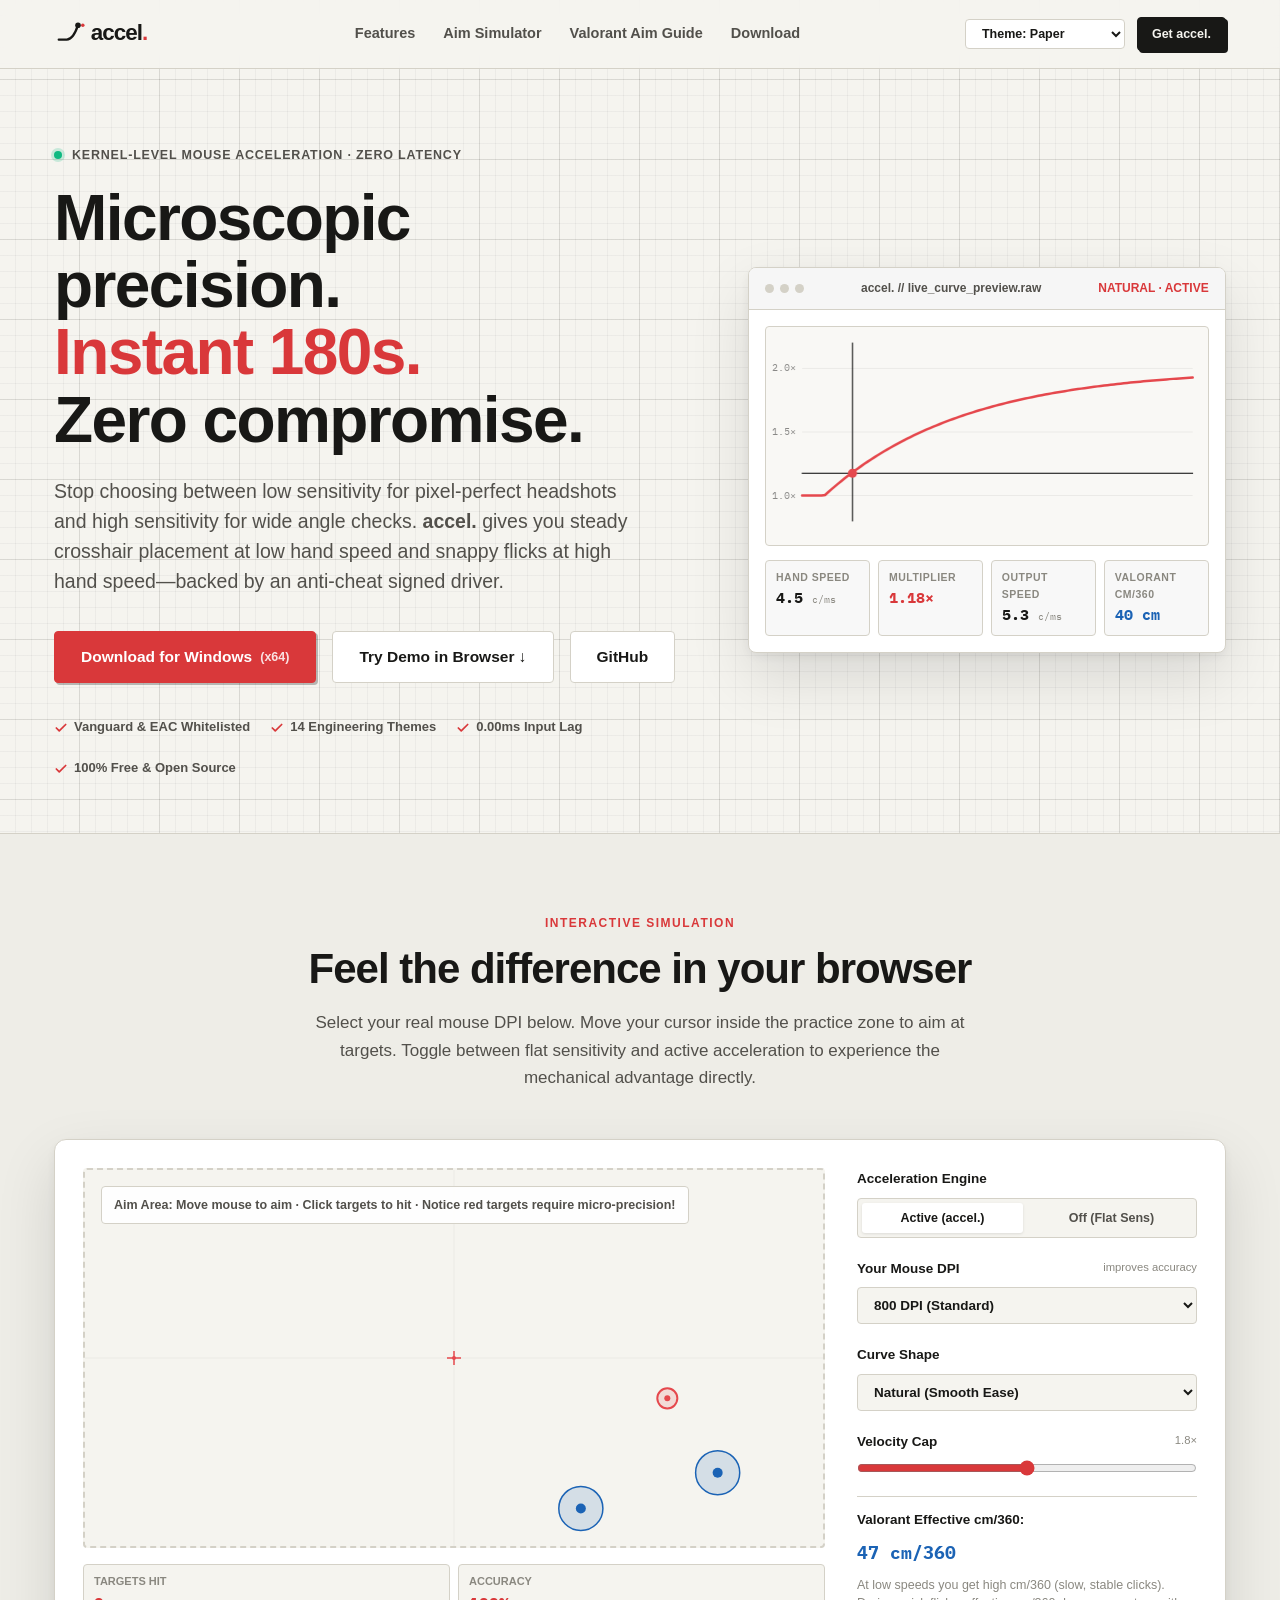
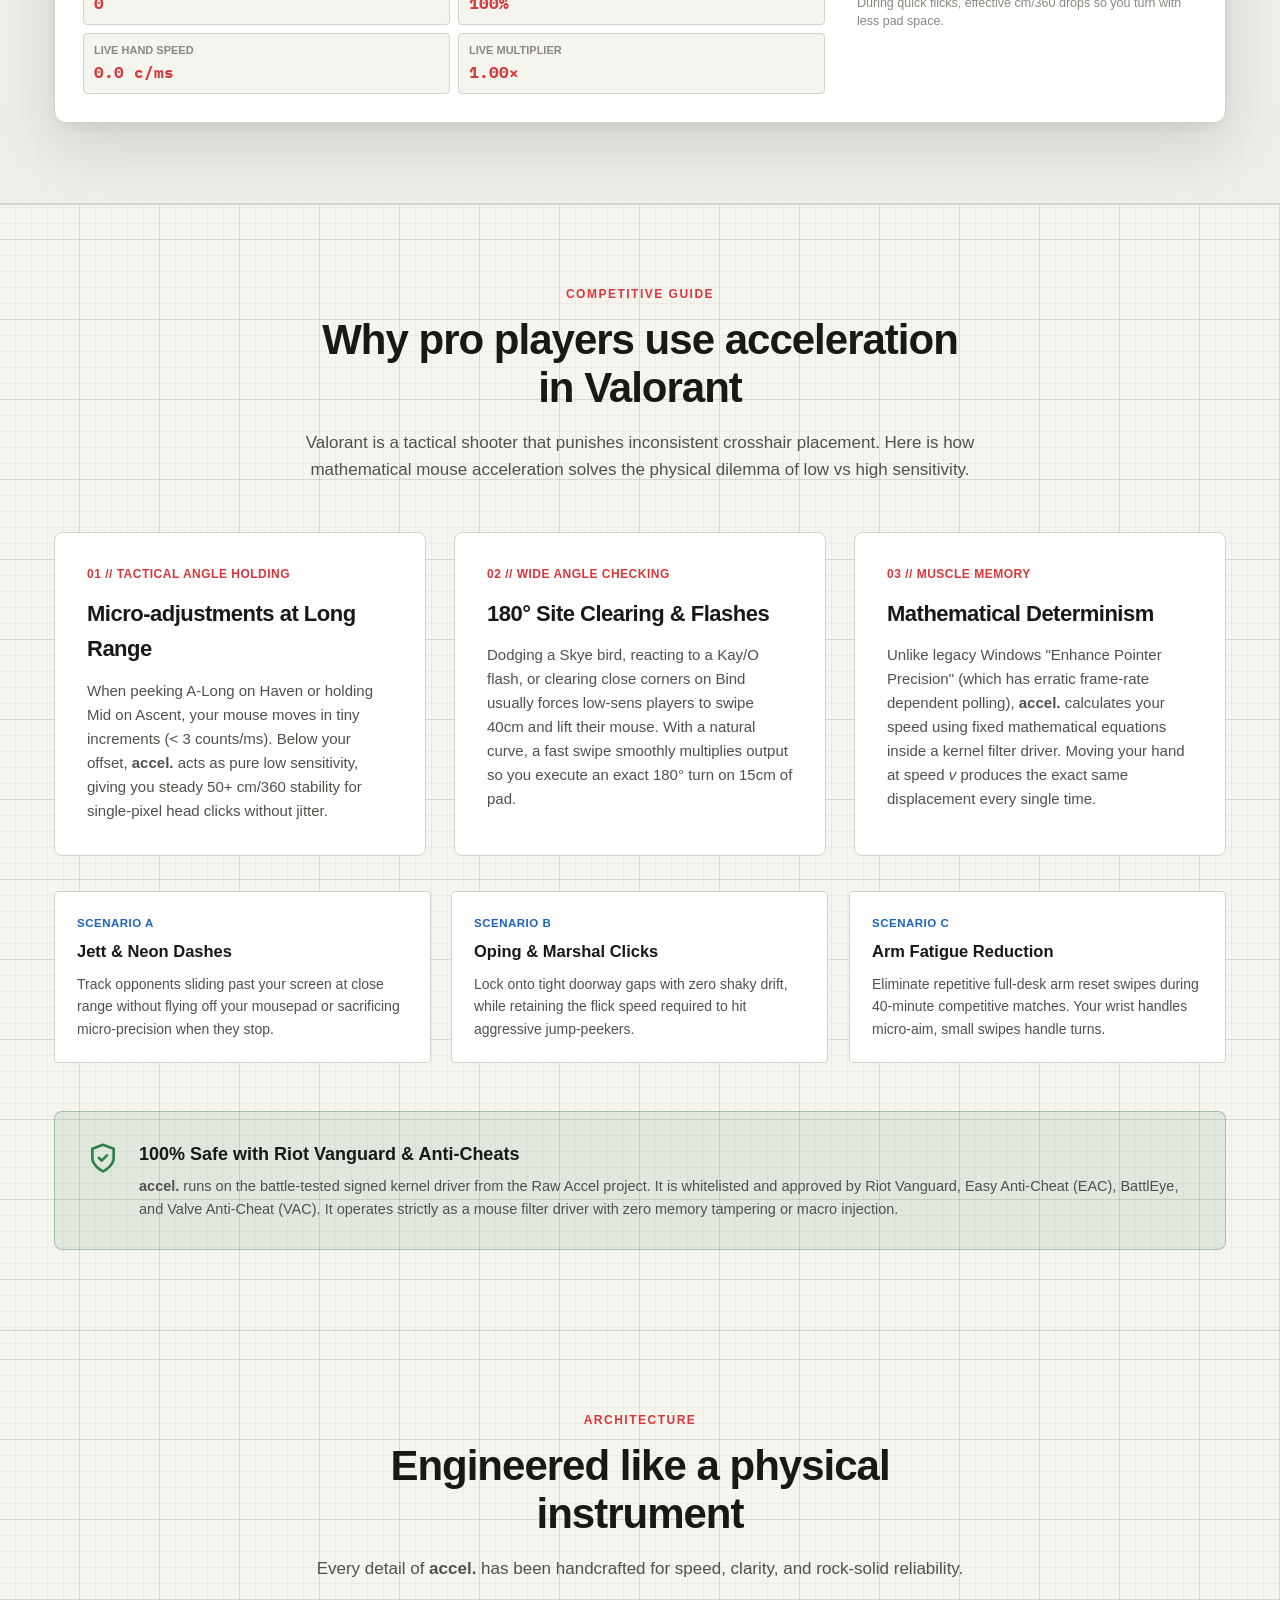
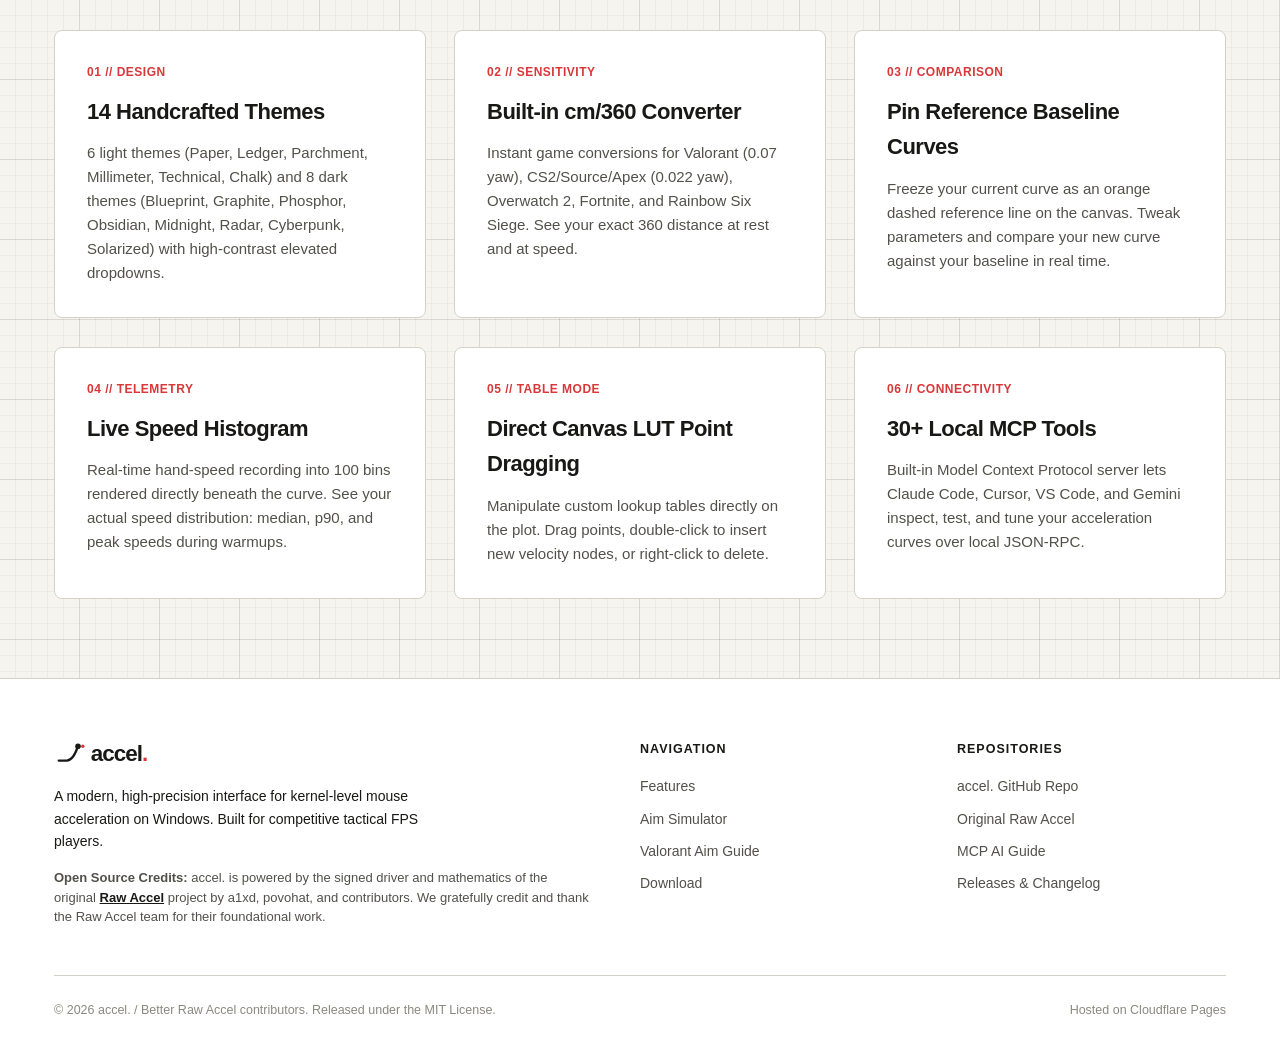
==== commit f90b3c64: "Set Option 4 as permanent brand logo, fix dark theme visibility, apply Satoshi typography to badges," ====
--- a/website/index.html
+++ b/website/index.html
@@ -3,13 +3,13 @@
 <head>
   <meta charset="utf-8">
   <meta name="viewport" content="width=device-width, initial-scale=1">
-  <title>accel. — Precision Mouse Acceleration for Tactical Shooters & Valorant</title>
+  <title>accel. — Precision Mouse Acceleration for Tactical Shooters &amp; Valorant</title>
   <meta name="description" content="accel. is a modern, high-precision interface for kernel-level mouse acceleration. Gain microscopic headshot precision and lightning-fast 180° flicks in Valorant and CS2.">
 
-  <!-- Typefaces: Satoshi & Cabinet Grotesk via Fontshare, IBM Plex Mono for technical data -->
+  <!-- Typeface: Satoshi via Fontshare, IBM Plex Mono for technical numbers -->
   <link rel="preconnect" href="https://api.fontshare.com">
   <link rel="preconnect" href="https://cdn.fontshare.com" crossorigin>
-  <link href="https://api.fontshare.com/v2/css?f[]=satoshi@400,500,700,900&f[]=cabinet-grotesk@700,800,900&display=swap" rel="stylesheet">
+  <link href="https://api.fontshare.com/v2/css?f[]=satoshi@400,500,600,700,800,900&display=swap" rel="stylesheet">
   <link rel="preconnect" href="https://fonts.googleapis.com">
   <link rel="preconnect" href="https://fonts.gstatic.com" crossorigin>
   <link href="https://fonts.googleapis.com/css2?family=IBM+Plex+Mono:wght@400;500;600;700&display=swap" rel="stylesheet">
@@ -22,15 +22,23 @@
   <header class="site-header">
     <div class="container header-inner">
       <a href="index.html" class="brand" aria-label="accel. home">
-        <img src="logos/logo-opt1.svg" alt="accel." class="brand-logo-svg" id="headerLogo">
-        <span class="brand-badge">v2.0</span>
+        <!-- Inline Option 4 Logo: Perfectly visible on dark & light themes via currentColor -->
+        <svg class="brand-logo-svg" viewBox="0 0 170 40" fill="none" xmlns="http://www.w3.org/2000/svg">
+          <g transform="translate(2, 2)">
+            <path d="M 4 25 L 14 25 C 20 25, 24 19, 28 7" stroke="currentColor" stroke-width="3" stroke-linecap="round"/>
+            <circle cx="28" cy="7" r="3.5" fill="currentColor"/>
+            <circle cx="34" cy="7" r="2.2" fill="var(--accent)"/>
+          </g>
+          <text x="46" y="28" font-family="'Satoshi', sans-serif" font-weight="900" font-size="28" letter-spacing="-1.2px" fill="currentColor">
+            accel<tspan fill="var(--accent)">.</tspan>
+          </text>
+        </svg>
       </a>
 
       <nav class="nav-links">
         <a href="#features" class="nav-link">Features</a>
-        <a href="#demo" class="nav-link">Interactive Demo</a>
+        <a href="#demo" class="nav-link">Aim Simulator</a>
         <a href="#valorant" class="nav-link">Valorant Aim Guide</a>
-        <a href="#logos" class="nav-link">Logo Concepts</a>
         <a href="download.html" class="nav-link">Download</a>
       </nav>
 
@@ -51,7 +59,7 @@
   <!-- Hero Section -->
   <section class="hero">
     <div class="container hero-grid">
-      <div class="hero-content">
+      <div class="hero-content reveal">
         <div class="hero-meta">
           <span class="pulse-dot"></span>
           <span>KERNEL-LEVEL MOUSE ACCELERATION · ZERO LATENCY</span>
@@ -68,7 +76,7 @@
         <div class="hero-actions">
           <a href="download.html" class="btn btn-accent btn-lg">
             Download for Windows
-            <span style="font-family:var(--font-mono); font-size:12px; opacity:0.8;">(x64)</span>
+            <span style="font-size:12.5px; opacity:0.85;">(x64)</span>
           </a>
           <a href="#demo" class="btn btn-secondary btn-lg">Try Demo in Browser ↓</a>
           <a href="https://github.com/jeelnadaa/better-rawaccel" target="_blank" rel="noopener" class="btn btn-secondary btn-lg">
@@ -77,15 +85,27 @@
         </div>
 
         <div class="hero-badges">
-          <span><i>✓</i> Vanguard &amp; EAC Whitelisted</span>
-          <span><i>✓</i> 14 Engineering Themes</span>
-          <span><i>✓</i> 0.00ms Input Lag</span>
-          <span><i>✓</i> 100% Free &amp; Open Source</span>
+          <span>
+            <svg width="14" height="14" viewBox="0 0 24 24" fill="none" stroke="currentColor" stroke-width="3" stroke-linecap="round" stroke-linejoin="round"><polyline points="20 6 9 17 4 12"></polyline></svg>
+            Vanguard &amp; EAC Whitelisted
+          </span>
+          <span>
+            <svg width="14" height="14" viewBox="0 0 24 24" fill="none" stroke="currentColor" stroke-width="3" stroke-linecap="round" stroke-linejoin="round"><polyline points="20 6 9 17 4 12"></polyline></svg>
+            14 Engineering Themes
+          </span>
+          <span>
+            <svg width="14" height="14" viewBox="0 0 24 24" fill="none" stroke="currentColor" stroke-width="3" stroke-linecap="round" stroke-linejoin="round"><polyline points="20 6 9 17 4 12"></polyline></svg>
+            0.00ms Input Lag
+          </span>
+          <span>
+            <svg width="14" height="14" viewBox="0 0 24 24" fill="none" stroke="currentColor" stroke-width="3" stroke-linecap="round" stroke-linejoin="round"><polyline points="20 6 9 17 4 12"></polyline></svg>
+            100% Free &amp; Open Source
+          </span>
         </div>
       </div>
 
       <!-- Live Mini Curve Visualizer Card -->
-      <div class="hero-preview">
+      <div class="hero-preview reveal delay-2">
         <div class="app-frame">
           <div class="app-frame-head">
             <div class="app-frame-dots">
@@ -125,7 +145,7 @@
   <!-- Interactive Aim & Acceleration Demo Section -->
   <section class="demo-section" id="demo">
     <div class="container">
-      <div class="section-head">
+      <div class="section-head reveal">
         <span class="section-tag">Interactive Simulation</span>
         <h2 class="section-title">Feel the difference in your browser</h2>
         <p class="section-desc">
@@ -133,7 +153,7 @@
         </p>
       </div>
 
-      <div class="demo-wrapper">
+      <div class="demo-wrapper reveal delay-1">
         <div class="demo-screen">
           <div class="aim-canvas-container" id="aimContainer">
             <canvas id="aimCanvas"></canvas>
@@ -206,7 +226,7 @@
             <div style="font-family:var(--font-mono); font-size:18px; font-weight:700; color:var(--blue);" id="demoLiveCm">
               47 cm/360
             </div>
-            <p style="font-size:12px; color:var(--ink3); line-height:1.4;">
+            <p style="font-size:12.5px; color:var(--ink3); line-height:1.45;">
               At low speeds you get high cm/360 (slow, stable clicks). During quick flicks, effective cm/360 drops so you turn with less pad space.
             </p>
           </div>
@@ -218,7 +238,7 @@
   <!-- Valorant Aim Mechanics Section -->
   <section class="section" id="valorant">
     <div class="container">
-      <div class="section-head">
+      <div class="section-head reveal">
         <span class="section-tag">Competitive Guide</span>
         <h2 class="section-title">Why pro players use acceleration in Valorant</h2>
         <p class="section-desc">
@@ -227,7 +247,7 @@
       </div>
 
       <div class="features-grid">
-        <div class="feature-card">
+        <div class="feature-card reveal delay-1">
           <span class="feature-num">01 // TACTICAL ANGLE HOLDING</span>
           <h3 class="feature-title">Micro-adjustments at Long Range</h3>
           <p class="feature-desc">
@@ -235,7 +255,7 @@
           </p>
         </div>
 
-        <div class="feature-card">
+        <div class="feature-card reveal delay-2">
           <span class="feature-num">02 // WIDE ANGLE CHECKING</span>
           <h3 class="feature-title">180° Site Clearing &amp; Flashes</h3>
           <p class="feature-desc">
@@ -243,7 +263,7 @@
           </p>
         </div>
 
-        <div class="feature-card">
+        <div class="feature-card reveal delay-3">
           <span class="feature-num">03 // MUSCLE MEMORY</span>
           <h3 class="feature-title">Mathematical Determinism</h3>
           <p class="feature-desc">
@@ -254,21 +274,21 @@
 
       <!-- Scenarios Grid -->
       <div class="scenarios-grid">
-        <div class="scenario-card">
+        <div class="scenario-card reveal delay-1">
           <span class="scenario-tag">SCENARIO A</span>
           <h4 class="scenario-title">Jett &amp; Neon Dashes</h4>
           <p class="scenario-body">
             Track opponents sliding past your screen at close range without flying off your mousepad or sacrificing micro-precision when they stop.
           </p>
         </div>
-        <div class="scenario-card">
+        <div class="scenario-card reveal delay-2">
           <span class="scenario-tag">SCENARIO B</span>
           <h4 class="scenario-title">Oping &amp; Marshal Clicks</h4>
           <p class="scenario-body">
             Lock onto tight doorway gaps with zero shaky drift, while retaining the flick speed required to hit aggressive jump-peekers.
           </p>
         </div>
-        <div class="scenario-card">
+        <div class="scenario-card reveal delay-3">
           <span class="scenario-tag">SCENARIO C</span>
           <h4 class="scenario-title">Arm Fatigue Reduction</h4>
           <p class="scenario-body">
@@ -278,8 +298,11 @@
       </div>
 
       <!-- Anti-Cheat / Vanguard Box -->
-      <div class="callout-box">
-        <div class="callout-icon">🛡️</div>
+      <div class="callout-box reveal">
+        <svg class="callout-icon-svg" viewBox="0 0 24 24" fill="none" stroke="currentColor" stroke-width="2" stroke-linecap="round" stroke-linejoin="round">
+          <path d="M12 22s8-4 8-10V5l-8-3-8 3v7c0 6 8 10 8 10z"/>
+          <path d="M9 12l2 2 4-4"/>
+        </svg>
         <div class="callout-content">
           <h4>100% Safe with Riot Vanguard &amp; Anti-Cheats</h4>
           <p>
@@ -290,89 +313,10 @@
     </div>
   </section>
 
-  <!-- Logo Showcase Section -->
-  <section class="section" id="logos">
-    <div class="container">
-      <div class="section-head">
-        <span class="section-tag">Brand Identity</span>
-        <h2 class="section-title">Logo Concepts for accel.</h2>
-        <p class="section-desc">
-          Click any logo concept below to instantly preview it across the page header and all light/dark themes. Whichever you approve will be set as the default for the app and static pages.
-        </p>
-      </div>
-
-      <div class="logo-grid">
-        <!-- Logo Option 1 -->
-        <div class="logo-card active" data-opt="1">
-          <div class="logo-card-head">
-            <span class="logo-opt-tag">Option 01</span>
-            <span class="logo-card-badge">RECOMMENDED</span>
-          </div>
-          <div class="logo-preview-box">
-            <img src="logos/logo-opt1.svg" alt="Option 1: Kinetic Tangent">
-          </div>
-          <h4 class="logo-card-title">The Kinetic Tangent</h4>
-          <p class="logo-card-desc">
-            A minimalist geometric velocity curve sweeping upward to a precision target coordinate. Communicates speed, mathematical curvature, and tactical focus.
-          </p>
-        </div>
-
-        <!-- Logo Option 2 -->
-        <div class="logo-card" data-opt="2">
-          <div class="logo-card-head">
-            <span class="logo-opt-tag">Option 02</span>
-            <span class="logo-card-badge">TACTICAL</span>
-          </div>
-          <div class="logo-preview-box">
-            <img src="logos/logo-opt2.svg" alt="Option 2: Precision Crosshair Curve">
-          </div>
-          <h4 class="logo-card-title">Precision Crosshair</h4>
-          <p class="logo-card-desc">
-            An emblem featuring an authentic FPS crosshair intersected by an acceleration S-curve. Immediate connection to tactical shooter mechanics.
-          </p>
-        </div>
-
-        <!-- Logo Option 3 -->
-        <div class="logo-card" data-opt="3">
-          <div class="logo-card-head">
-            <span class="logo-opt-tag">Option 03</span>
-            <span class="logo-card-badge">ENGINEERING</span>
-          </div>
-          <div class="logo-preview-box">
-            <img src="logos/logo-opt3.svg" alt="Option 3: Technical Blueprint Titleblock">
-          </div>
-          <h4 class="logo-card-title">Technical Blueprint</h4>
-          <p class="logo-card-desc">
-            An engineering paper titleblock badge with precision registration tick marks and derivative acceleration step <code>dv/dt</code>.
-          </p>
-        </div>
-
-        <!-- Logo Option 4 -->
-        <div class="logo-card" data-opt="4">
-          <div class="logo-card-head">
-            <span class="logo-opt-tag">Option 04</span>
-            <span class="logo-card-badge">MINIMALIST</span>
-          </div>
-          <div class="logo-preview-box">
-            <img src="logos/logo-opt4.svg" alt="Option 4: Velocity Pulse">
-          </div>
-          <h4 class="logo-card-title">Velocity Pulse</h4>
-          <p class="logo-card-desc">
-            An ultra-clean wordmark accented by a kinetic wave and high-visibility red punctuation mark. High contrast across all dark themes.
-          </p>
-        </div>
-      </div>
-
-      <div class="logo-banner" id="selectedLogoNotice">
-        Active Brand Logo: Option 1: Kinetic Tangent (Click cards above to switch)
-      </div>
-    </div>
-  </section>
-
   <!-- Features Grid Section -->
   <section class="section" id="features">
     <div class="container">
-      <div class="section-head">
+      <div class="section-head reveal">
         <span class="section-tag">Architecture</span>
         <h2 class="section-title">Engineered like a physical instrument</h2>
         <p class="section-desc">
@@ -381,7 +325,7 @@
       </div>
 
       <div class="features-grid">
-        <div class="feature-card">
+        <div class="feature-card reveal delay-1">
           <span class="feature-num">01 // DESIGN</span>
           <h3 class="feature-title">14 Handcrafted Themes</h3>
           <p class="feature-desc">
@@ -389,7 +333,7 @@
           </p>
         </div>
 
-        <div class="feature-card">
+        <div class="feature-card reveal delay-2">
           <span class="feature-num">02 // SENSITIVITY</span>
           <h3 class="feature-title">Built-in cm/360 Converter</h3>
           <p class="feature-desc">
@@ -397,7 +341,7 @@
           </p>
         </div>
 
-        <div class="feature-card">
+        <div class="feature-card reveal delay-3">
           <span class="feature-num">03 // COMPARISON</span>
           <h3 class="feature-title">Pin Reference Baseline Curves</h3>
           <p class="feature-desc">
@@ -405,7 +349,7 @@
           </p>
         </div>
 
-        <div class="feature-card">
+        <div class="feature-card reveal delay-1">
           <span class="feature-num">04 // TELEMETRY</span>
           <h3 class="feature-title">Live Speed Histogram</h3>
           <p class="feature-desc">
@@ -413,7 +357,7 @@
           </p>
         </div>
 
-        <div class="feature-card">
+        <div class="feature-card reveal delay-2">
           <span class="feature-num">05 // TABLE MODE</span>
           <h3 class="feature-title">Direct Canvas LUT Point Dragging</h3>
           <p class="feature-desc">
@@ -421,7 +365,7 @@
           </p>
         </div>
 
-        <div class="feature-card">
+        <div class="feature-card reveal delay-3">
           <span class="feature-num">06 // CONNECTIVITY</span>
           <h3 class="feature-title">30+ Local MCP Tools</h3>
           <p class="feature-desc">
@@ -437,7 +381,16 @@
     <div class="container">
       <div class="footer-grid">
         <div class="footer-brand">
-          <h4>accel<span style="color:var(--accent);">.</span></h4>
+          <svg class="brand-logo-svg" viewBox="0 0 170 40" fill="none" xmlns="http://www.w3.org/2000/svg">
+            <g transform="translate(2, 2)">
+              <path d="M 4 25 L 14 25 C 20 25, 24 19, 28 7" stroke="currentColor" stroke-width="3" stroke-linecap="round"/>
+              <circle cx="28" cy="7" r="3.5" fill="currentColor"/>
+              <circle cx="34" cy="7" r="2.2" fill="var(--accent)"/>
+            </g>
+            <text x="46" y="28" font-family="'Satoshi', sans-serif" font-weight="900" font-size="28" letter-spacing="-1.2px" fill="currentColor">
+              accel<tspan fill="var(--accent)">.</tspan>
+            </text>
+          </svg>
           <p style="max-width:380px; margin-bottom:16px;">
             A modern, high-precision interface for kernel-level mouse acceleration on Windows. Built for competitive tactical FPS players.
           </p>
@@ -454,7 +407,6 @@
             <li><a href="#features">Features</a></li>
             <li><a href="#demo">Aim Simulator</a></li>
             <li><a href="#valorant">Valorant Aim Guide</a></li>
-            <li><a href="#logos">Logo Showcase</a></li>
             <li><a href="download.html">Download</a></li>
           </ul>
         </div>
--- a/website/style.css
+++ b/website/style.css
@@ -26,6 +26,7 @@
   --blue: #1b63b5;
   --blue-soft: rgba(27, 99, 181, 0.08);
   --green: #2d8048;
+  --green-soft: rgba(45, 128, 72, 0.1);
   --radius-sm: 4px;
   --radius-md: 8px;
   --radius-lg: 12px;
@@ -38,51 +39,56 @@
 /* ---------------- Themes ---------------- */
 [data-theme="graphite"] {
   --bg: #1c1d21; --desk: #141518; --card: #23252a; --pop-bg: #27292f;
-  --ink: #f0f0f2; --ink2: #a2a4ad; --ink3: #6c6e78;
-  --border: #33363f; --border-strong: #4f5360;
+  --ink: #f0f0f2; --ink2: #a2a4ad; --ink3: #7e808a;
+  --border: #33363f; --border-strong: #646876;
   --grid: rgba(255, 255, 255, 0.03); --grid-maj: rgba(255, 255, 255, 0.06);
-  --accent: #e5484d; --accent-soft: rgba(229, 72, 77, 0.12);
-  --blue: #3e88e5; --blue-soft: rgba(62, 136, 229, 0.12);
+  --accent: #e5484d; --accent-soft: rgba(229, 72, 77, 0.14);
+  --blue: #3e88e5; --blue-soft: rgba(62, 136, 229, 0.14);
+  --green: #4ade80; --green-soft: rgba(74, 222, 128, 0.12);
   --shadow-md: 0 14px 40px rgba(0,0,0,0.45);
 }
 
 [data-theme="blueprint"] {
   --bg: #0d2847; --desk: #091b30; --card: #12345c; --pop-bg: #153c69;
-  --ink: #e8f1fa; --ink2: #9bc0e8; --ink3: #5f8ebf;
+  --ink: #e8f1fa; --ink2: #9bc0e8; --ink3: #6e9ac9;
   --border: #1e4d82; --border-strong: #72a9e2;
   --grid: rgba(155, 192, 232, 0.06); --grid-maj: rgba(155, 192, 232, 0.12);
-  --accent: #ff9e42; --accent-soft: rgba(255, 158, 66, 0.12);
-  --blue: #4da3ff; --blue-soft: rgba(77, 163, 255, 0.15);
+  --accent: #ff9e42; --accent-soft: rgba(255, 158, 66, 0.15);
+  --blue: #4da3ff; --blue-soft: rgba(77, 163, 255, 0.18);
+  --green: #34d399; --green-soft: rgba(52, 211, 153, 0.14);
   --shadow-md: 0 14px 40px rgba(0,0,0,0.55);
 }
 
 [data-theme="obsidian"] {
   --bg: #0a0a0c; --desk: #050507; --card: #121216; --pop-bg: #18181e;
-  --ink: #fbfbfe; --ink2: #92929e; --ink3: #565662;
-  --border: #22222a; --border-strong: #3e3e4c;
+  --ink: #fbfbfe; --ink2: #9e9eb0; --ink3: #6b6b7a;
+  --border: #22222a; --border-strong: #4a4a5a;
   --grid: rgba(255, 255, 255, 0.025); --grid-maj: rgba(255, 255, 255, 0.05);
-  --accent: #ff3b5c; --accent-soft: rgba(255, 59, 92, 0.12);
-  --blue: #4088ff; --blue-soft: rgba(64, 136, 255, 0.12);
+  --accent: #ff3b5c; --accent-soft: rgba(255, 59, 92, 0.15);
+  --blue: #4088ff; --blue-soft: rgba(64, 136, 255, 0.15);
+  --green: #10b981; --green-soft: rgba(16, 185, 129, 0.12);
   --shadow-md: 0 16px 48px rgba(0,0,0,0.7);
 }
 
 [data-theme="cyberpunk"] {
   --bg: #090a12; --desk: #05050a; --card: #101224; --pop-bg: #151830;
-  --ink: #f0f8ff; --ink2: #00e5ff; --ink3: #6e7a9e;
+  --ink: #f0f8ff; --ink2: #00e5ff; --ink3: #8a96bc;
   --border: #21264c; --border-strong: #00e5ff;
   --grid: rgba(0, 229, 255, 0.04); --grid-maj: rgba(255, 0, 110, 0.07);
-  --accent: #ff006e; --accent-soft: rgba(255, 0, 110, 0.15);
-  --blue: #00e5ff; --blue-soft: rgba(0, 229, 255, 0.15);
+  --accent: #ff006e; --accent-soft: rgba(255, 0, 110, 0.18);
+  --blue: #00e5ff; --blue-soft: rgba(0, 229, 255, 0.18);
+  --green: #00ff66; --green-soft: rgba(0, 255, 102, 0.15);
   --shadow-md: 0 16px 48px rgba(0, 229, 255, 0.12);
 }
 
 [data-theme="chalk"] {
   --bg: #222629; --desk: #181a1d; --card: #2c3136; --pop-bg: #33383e;
-  --ink: #f4f5f6; --ink2: #adb5bd; --ink3: #757d86;
+  --ink: #f4f5f6; --ink2: #b4bcc4; --ink3: #7f8892;
   --border: #3f454d; --border-strong: #f4f5f6;
   --grid: rgba(255, 255, 255, 0.035); --grid-maj: rgba(255, 255, 255, 0.07);
-  --accent: #86efac; --accent-soft: rgba(134, 239, 172, 0.12);
-  --blue: #93c5fd; --blue-soft: rgba(147, 197, 253, 0.12);
+  --accent: #86efac; --accent-soft: rgba(134, 239, 172, 0.14);
+  --blue: #93c5fd; --blue-soft: rgba(147, 197, 253, 0.14);
+  --green: #86efac; --green-soft: rgba(134, 239, 172, 0.12);
 }
 
 /* ---------------- Base & Engineering Paper Grid ---------------- */
@@ -112,7 +118,7 @@
 }
 
 a { color: inherit; text-decoration: none; }
-button { font-family: inherit; cursor: pointer; border: none; background: none; }
+button { font-family: var(--font-ui); cursor: pointer; border: none; background: none; }
 
 .container {
   width: 100%;
@@ -120,6 +126,24 @@
   margin: 0 auto;
   padding: 0 24px;
 }
+
+/* ---------------- Fluid Scroll & Reveal Animations ---------------- */
+.reveal {
+  opacity: 0;
+  transform: translateY(22px);
+  transition: opacity 0.55s var(--ease), transform 0.55s var(--ease);
+  will-change: opacity, transform;
+}
+
+.reveal.is-visible {
+  opacity: 1;
+  transform: translateY(0);
+}
+
+.delay-1 { transition-delay: 0.1s; }
+.delay-2 { transition-delay: 0.2s; }
+.delay-3 { transition-delay: 0.3s; }
+.delay-4 { transition-delay: 0.4s; }
 
 /* ---------------- Titleblock Header / Navigation ---------------- */
 .site-header {
@@ -142,36 +166,32 @@
 .brand {
   display: flex;
   align-items: center;
-  gap: 12px;
+  gap: 8px;
+  color: var(--ink);
+  transition: opacity 0.2s ease;
+}
+
+.brand:hover {
+  opacity: 0.9;
 }
 
 .brand-logo-svg {
-  height: 34px;
+  height: 32px;
   width: auto;
-  color: var(--ink);
-}
-
-.brand-badge {
-  font-family: var(--font-mono);
-  font-size: 11px;
+  display: block;
+  color: var(--ink);
+}
+
+.nav-links {
+  display: flex;
+  align-items: center;
+  gap: 28px;
+}
+
+.nav-link {
+  font-family: var(--font-ui);
+  font-size: 14.5px;
   font-weight: 600;
-  padding: 2px 7px;
-  background: var(--accent-soft);
-  color: var(--accent);
-  border: 1px solid color-mix(in srgb, var(--accent) 30%, transparent);
-  border-radius: 4px;
-  letter-spacing: 0.5px;
-}
-
-.nav-links {
-  display: flex;
-  align-items: center;
-  gap: 24px;
-}
-
-.nav-link {
-  font-size: 14px;
-  font-weight: 500;
   color: var(--ink2);
   transition: color 0.2s ease;
   position: relative;
@@ -198,9 +218,10 @@
 }
 
 .theme-select {
-  font-family: var(--font-mono);
-  font-size: 12px;
-  padding: 6px 10px;
+  font-family: var(--font-ui);
+  font-size: 12.5px;
+  font-weight: 600;
+  padding: 6px 12px;
   background: var(--card);
   color: var(--ink);
   border: 1px solid var(--border);
@@ -217,9 +238,10 @@
   align-items: center;
   justify-content: center;
   gap: 8px;
-  font-weight: 600;
+  font-family: var(--font-ui);
+  font-weight: 700;
   font-size: 14px;
-  padding: 9px 18px;
+  padding: 10px 20px;
   border-radius: var(--radius-sm);
   transition: all 0.2s var(--ease);
   cursor: pointer;
@@ -262,21 +284,22 @@
 
 .btn-secondary:hover {
   border-color: var(--ink);
+  transform: translateY(-1px);
 }
 
 .btn-sm {
-  font-size: 12px;
-  padding: 5px 12px;
+  font-size: 12.5px;
+  padding: 6px 14px;
 }
 
 .btn-lg {
-  font-size: 16px;
-  padding: 14px 28px;
+  font-size: 15.5px;
+  padding: 13px 26px;
 }
 
 /* ---------------- Hero Section ---------------- */
 .hero {
-  padding: 80px 0 60px;
+  padding: 72px 0 54px;
   position: relative;
 }
 
@@ -292,8 +315,10 @@
   align-items: center;
   gap: 10px;
   margin-bottom: 20px;
-  font-family: var(--font-mono);
-  font-size: 12px;
+  font-family: var(--font-ui);
+  font-size: 12.5px;
+  font-weight: 700;
+  letter-spacing: 0.8px;
   color: var(--ink2);
 }
 
@@ -313,12 +338,12 @@
 }
 
 .hero-title {
-  font-family: var(--font-display);
-  font-size: clamp(40px, 5.2vw, 68px);
-  font-weight: 800;
+  font-family: var(--font-ui);
+  font-size: clamp(38px, 5vw, 64px);
+  font-weight: 900;
   line-height: 1.05;
-  letter-spacing: -1.8px;
-  margin-bottom: 24px;
+  letter-spacing: -1.6px;
+  margin-bottom: 22px;
 }
 
 .hero-title .highlight {
@@ -328,11 +353,13 @@
 }
 
 .hero-desc {
-  font-size: clamp(17px, 1.8vw, 20px);
+  font-family: var(--font-ui);
+  font-size: clamp(16.5px, 1.8vw, 19.5px);
+  font-weight: 450;
   color: var(--ink2);
   line-height: 1.55;
   max-width: 580px;
-  margin-bottom: 36px;
+  margin-bottom: 34px;
 }
 
 .hero-actions {
@@ -340,16 +367,17 @@
   flex-wrap: wrap;
   gap: 16px;
   align-items: center;
-  margin-bottom: 36px;
+  margin-bottom: 34px;
 }
 
 .hero-badges {
   display: flex;
   flex-wrap: wrap;
-  gap: 18px;
-  font-family: var(--font-mono);
-  font-size: 12px;
-  color: var(--ink3);
+  gap: 20px;
+  font-family: var(--font-ui);
+  font-size: 13px;
+  font-weight: 600;
+  color: var(--ink2);
 }
 
 .hero-badges span {
@@ -358,15 +386,20 @@
   gap: 6px;
 }
 
-.hero-badges i {
+.hero-badges svg {
   color: var(--accent);
-  font-style: normal;
-  font-weight: 700;
+  flex-shrink: 0;
 }
 
 /* ---------------- Hero Interactive Card (The Mini-App) ---------------- */
 .hero-preview {
   position: relative;
+  animation: floatCard 6s ease-in-out infinite;
+}
+
+@keyframes floatCard {
+  0%, 100% { transform: translateY(0); }
+  50% { transform: translateY(-6px); }
 }
 
 .app-frame {
@@ -382,11 +415,12 @@
   display: flex;
   align-items: center;
   justify-content: space-between;
-  padding: 10px 14px;
+  padding: 11px 16px;
   background: color-mix(in srgb, var(--ink) 4%, var(--card));
   border-bottom: 1px solid var(--border);
-  font-family: var(--font-mono);
-  font-size: 11px;
+  font-family: var(--font-ui);
+  font-size: 12px;
+  font-weight: 600;
   color: var(--ink2);
 }
 
@@ -438,8 +472,9 @@
 }
 
 .readout-col .lbl {
-  font-family: var(--font-mono);
-  font-size: 10px;
+  font-family: var(--font-ui);
+  font-size: 10.5px;
+  font-weight: 700;
   color: var(--ink3);
   text-transform: uppercase;
   letter-spacing: 0.5px;
@@ -452,7 +487,7 @@
   color: var(--ink);
 }
 
-/* ---------------- Logo Showcase Section ---------------- */
+/* ---------------- Sections ---------------- */
 .section {
   padding: 80px 0;
   border-top: 1px solid var(--border);
@@ -465,9 +500,9 @@
 }
 
 .section-tag {
-  font-family: var(--font-mono);
-  font-size: 11px;
-  font-weight: 700;
+  font-family: var(--font-ui);
+  font-size: 12px;
+  font-weight: 800;
   color: var(--accent);
   text-transform: uppercase;
   letter-spacing: 1.5px;
@@ -476,114 +511,18 @@
 }
 
 .section-title {
-  font-family: var(--font-display);
+  font-family: var(--font-ui);
   font-size: clamp(28px, 3.5vw, 42px);
-  font-weight: 800;
+  font-weight: 850;
   letter-spacing: -1px;
   margin-bottom: 16px;
   line-height: 1.15;
 }
 
 .section-desc {
+  font-family: var(--font-ui);
   font-size: 17px;
   color: var(--ink2);
-}
-
-.logo-grid {
-  display: grid;
-  grid-template-columns: repeat(auto-fit, minmax(260px, 1fr));
-  gap: 24px;
-  margin-bottom: 24px;
-}
-
-.logo-card {
-  background: var(--card);
-  border: 2px solid var(--border);
-  border-radius: var(--radius-md);
-  padding: 24px;
-  cursor: pointer;
-  transition: all 0.25s var(--ease);
-  position: relative;
-  text-align: left;
-}
-
-.logo-card:hover {
-  transform: translateY(-4px);
-  border-color: var(--ink);
-  box-shadow: var(--shadow-md);
-}
-
-.logo-card.active {
-  border-color: var(--accent);
-  box-shadow: 0 0 0 1px var(--accent), var(--shadow-md);
-}
-
-.logo-card-head {
-  display: flex;
-  justify-content: space-between;
-  align-items: center;
-  margin-bottom: 20px;
-}
-
-.logo-opt-tag {
-  font-family: var(--font-mono);
-  font-size: 11px;
-  font-weight: 700;
-  padding: 2px 8px;
-  background: var(--border);
-  color: var(--ink);
-  border-radius: 4px;
-}
-
-.logo-card.active .logo-opt-tag {
-  background: var(--accent);
-  color: #fff;
-}
-
-.logo-card-badge {
-  font-family: var(--font-mono);
-  font-size: 10px;
-  color: var(--ink3);
-}
-
-.logo-preview-box {
-  height: 90px;
-  display: flex;
-  align-items: center;
-  justify-content: center;
-  background: color-mix(in srgb, var(--ink) 3%, var(--card));
-  border: 1px solid var(--border);
-  border-radius: var(--radius-sm);
-  margin-bottom: 16px;
-  padding: 12px;
-}
-
-.logo-preview-box img, .logo-preview-box svg {
-  max-width: 80%;
-  max-height: 48px;
-}
-
-.logo-card-title {
-  font-weight: 700;
-  font-size: 16px;
-  margin-bottom: 6px;
-}
-
-.logo-card-desc {
-  font-size: 13px;
-  color: var(--ink2);
-  line-height: 1.45;
-}
-
-.logo-banner {
-  text-align: center;
-  padding: 14px;
-  background: color-mix(in srgb, var(--accent) 8%, var(--card));
-  border: 1px dashed var(--accent);
-  border-radius: var(--radius-sm);
-  font-family: var(--font-mono);
-  font-size: 13px;
-  color: var(--ink);
 }
 
 /* ---------------- Interactive Aim & Acceleration Demo ---------------- */
@@ -633,10 +572,11 @@
   top: 16px;
   left: 16px;
   pointer-events: none;
-  font-family: var(--font-mono);
-  font-size: 12px;
-  color: var(--ink2);
-  background: color-mix(in srgb, var(--card) 90%, transparent);
+  font-family: var(--font-ui);
+  font-size: 12.5px;
+  font-weight: 600;
+  color: var(--ink2);
+  background: color-mix(in srgb, var(--card) 92%, transparent);
   padding: 8px 12px;
   border: 1px solid var(--border);
   border-radius: 4px;
@@ -657,26 +597,28 @@
 .control-label {
   display: flex;
   justify-content: space-between;
-  font-size: 13px;
-  font-weight: 600;
+  font-family: var(--font-ui);
+  font-size: 13.5px;
+  font-weight: 700;
   color: var(--ink);
 }
 
 .control-label small {
-  font-family: var(--font-mono);
+  font-family: var(--font-ui);
   color: var(--ink3);
-  font-weight: 400;
+  font-weight: 500;
 }
 
 .control-select, .control-input {
   width: 100%;
-  padding: 8px 12px;
+  padding: 9px 12px;
   background: var(--bg);
   color: var(--ink);
   border: 1px solid var(--border);
   border-radius: var(--radius-sm);
-  font-family: var(--font-mono);
-  font-size: 13px;
+  font-family: var(--font-ui);
+  font-size: 13.5px;
+  font-weight: 600;
   outline: none;
 }
 
@@ -702,8 +644,9 @@
 
 .toggle-btn {
   padding: 8px;
-  font-size: 12px;
-  font-weight: 600;
+  font-family: var(--font-ui);
+  font-size: 12.5px;
+  font-weight: 700;
   border-radius: 3px;
   color: var(--ink2);
   transition: all 0.2s ease;
@@ -726,11 +669,22 @@
   background: var(--bg);
   border: 1px solid var(--border);
   border-radius: var(--radius-sm);
+}
+
+.stat-pill .k {
+  font-family: var(--font-ui);
+  font-size: 11px;
+  font-weight: 700;
+  color: var(--ink3);
+  text-transform: uppercase;
+}
+
+.stat-pill .v {
   font-family: var(--font-mono);
-}
-
-.stat-pill .k { font-size: 10px; color: var(--ink3); text-transform: uppercase; }
-.stat-pill .v { font-size: 16px; font-weight: 700; color: var(--accent); }
+  font-size: 16px;
+  font-weight: 700;
+  color: var(--accent);
+}
 
 /* ---------------- Valorant Aim Breakdown Section ---------------- */
 .features-grid {
@@ -744,33 +698,36 @@
   border: 1px solid var(--border);
   border-radius: var(--radius-md);
   padding: 32px;
-  transition: transform 0.25s var(--ease), box-shadow 0.25s var(--ease);
+  transition: transform 0.25s var(--ease), box-shadow 0.25s var(--ease), border-color 0.25s ease;
   position: relative;
 }
 
 .feature-card:hover {
   transform: translateY(-4px);
+  border-color: var(--border-strong);
   box-shadow: var(--shadow-md);
 }
 
 .feature-num {
-  font-family: var(--font-mono);
+  font-family: var(--font-ui);
   font-size: 12px;
-  font-weight: 700;
+  font-weight: 800;
   color: var(--accent);
+  letter-spacing: 0.5px;
   margin-bottom: 12px;
   display: block;
 }
 
 .feature-title {
-  font-family: var(--font-display);
+  font-family: var(--font-ui);
   font-size: 22px;
-  font-weight: 700;
+  font-weight: 800;
   margin-bottom: 12px;
   letter-spacing: -0.5px;
 }
 
 .feature-desc {
+  font-family: var(--font-ui);
   font-size: 15px;
   color: var(--ink2);
   line-height: 1.6;
@@ -788,26 +745,34 @@
   background: var(--card);
   border: 1px solid var(--border);
   border-radius: var(--radius-sm);
-  padding: 20px;
+  padding: 22px;
+  transition: transform 0.2s var(--ease);
+}
+
+.scenario-card:hover {
+  transform: translateY(-2px);
 }
 
 .scenario-tag {
-  font-family: var(--font-mono);
-  font-size: 11px;
+  font-family: var(--font-ui);
+  font-size: 11.5px;
+  font-weight: 800;
   color: var(--blue);
-  font-weight: 600;
+  letter-spacing: 0.5px;
   margin-bottom: 6px;
   display: block;
 }
 
 .scenario-title {
-  font-size: 16px;
-  font-weight: 700;
+  font-family: var(--font-ui);
+  font-size: 16.5px;
+  font-weight: 800;
   margin-bottom: 8px;
 }
 
 .scenario-body {
-  font-size: 13.5px;
+  font-family: var(--font-ui);
+  font-size: 14px;
   color: var(--ink2);
 }
 
@@ -815,7 +780,7 @@
 .callout-box {
   margin-top: 48px;
   padding: 28px 32px;
-  background: color-mix(in srgb, var(--green) 7%, var(--card));
+  background: var(--green-soft);
   border: 1px solid color-mix(in srgb, var(--green) 35%, transparent);
   border-radius: var(--radius-md);
   display: flex;
@@ -823,19 +788,24 @@
   gap: 20px;
 }
 
-.callout-icon {
-  font-size: 28px;
-  line-height: 1;
+.callout-icon-svg {
+  width: 32px;
+  height: 32px;
+  color: var(--green);
+  flex-shrink: 0;
+  margin-top: 2px;
 }
 
 .callout-content h4 {
+  font-family: var(--font-ui);
   font-size: 18px;
-  font-weight: 700;
+  font-weight: 800;
   margin-bottom: 6px;
   color: var(--ink);
 }
 
 .callout-content p {
+  font-family: var(--font-ui);
   font-size: 14.5px;
   color: var(--ink2);
 }
@@ -852,13 +822,13 @@
   background: var(--card);
   border: 2px solid var(--border-strong);
   border-radius: var(--radius-lg);
-  box-shadow: 8px 8px 0 var(--border-strong);
+  box-shadow: 6px 6px 0 var(--border-strong);
   overflow: hidden;
   text-align: left;
 }
 
 .download-card-head {
-  padding: 24px 32px;
+  padding: 22px 28px;
   background: color-mix(in srgb, var(--ink) 4%, var(--card));
   border-bottom: 1px solid var(--border);
   display: flex;
@@ -868,16 +838,36 @@
   gap: 16px;
 }
 
+/* In the user screenshot, ensure all these tags use Satoshi! */
 .dl-version-tag {
-  font-family: var(--font-mono);
+  font-family: var(--font-ui);
   font-size: 13px;
-  font-weight: 700;
-  padding: 4px 10px;
+  font-weight: 800;
+  letter-spacing: 0.5px;
+  padding: 5px 12px;
   background: var(--ink);
   color: var(--bg);
   border-radius: 4px;
 }
 
+.dl-platform-label {
+  font-family: var(--font-ui);
+  font-size: 13.5px;
+  font-weight: 600;
+  color: var(--ink2);
+  margin-left: 12px;
+}
+
+.dl-signed-badge {
+  font-family: var(--font-ui);
+  font-size: 13.5px;
+  font-weight: 700;
+  color: var(--green);
+  display: inline-flex;
+  align-items: center;
+  gap: 6px;
+}
+
 .download-card-body {
   padding: 36px 32px;
 }
@@ -895,8 +885,8 @@
   border: 1px solid var(--border);
   border-radius: var(--radius-sm);
   padding: 12px 16px;
-  font-family: var(--font-mono);
-  font-size: 12px;
+  font-family: var(--font-ui);
+  font-size: 13px;
   display: flex;
   align-items: center;
   justify-content: space-between;
@@ -905,6 +895,8 @@
 }
 
 .checksum-hash {
+  font-family: var(--font-mono);
+  font-size: 12px;
   word-break: break-all;
   color: var(--ink2);
 }
@@ -921,24 +913,31 @@
   border: 1px solid var(--border);
   border-radius: var(--radius-sm);
   padding: 18px;
+  transition: transform 0.2s var(--ease);
+}
+
+.step-box:hover {
+  transform: translateY(-2px);
 }
 
 .step-num {
-  font-family: var(--font-mono);
-  font-size: 11px;
-  font-weight: 700;
+  font-family: var(--font-ui);
+  font-size: 11.5px;
+  font-weight: 800;
   color: var(--accent);
   margin-bottom: 6px;
 }
 
 .step-box h5 {
+  font-family: var(--font-ui);
   font-size: 15px;
-  font-weight: 700;
+  font-weight: 800;
   margin-bottom: 6px;
 }
 
 .step-box p {
-  font-size: 13px;
+  font-family: var(--font-ui);
+  font-size: 13.5px;
   color: var(--ink2);
 }
 
@@ -956,13 +955,19 @@
   border: 1px solid var(--border);
   border-radius: var(--radius-sm);
   overflow: hidden;
+  transition: border-color 0.2s ease;
+}
+
+.faq-item:hover {
+  border-color: var(--ink2);
 }
 
 .faq-question {
   width: 100%;
   text-align: left;
   padding: 18px 22px;
-  font-weight: 700;
+  font-family: var(--font-ui);
+  font-weight: 750;
   font-size: 16px;
   display: flex;
   justify-content: space-between;
@@ -972,6 +977,7 @@
 
 .faq-answer {
   padding: 0 22px 18px;
+  font-family: var(--font-ui);
   font-size: 14.5px;
   color: var(--ink2);
   line-height: 1.6;
@@ -993,17 +999,18 @@
   margin-bottom: 48px;
 }
 
-.footer-brand h4 {
-  font-family: var(--font-display);
-  font-size: 20px;
+.footer-brand {
+  color: var(--ink);
+}
+
+.footer-brand .brand-logo-svg {
+  margin-bottom: 14px;
+}
+
+.footer-col h5 {
+  font-family: var(--font-ui);
+  font-size: 12.5px;
   font-weight: 800;
-  color: var(--ink);
-  margin-bottom: 12px;
-}
-
-.footer-col h5 {
-  font-family: var(--font-mono);
-  font-size: 12px;
   text-transform: uppercase;
   letter-spacing: 1px;
   color: var(--ink);
@@ -1029,14 +1036,14 @@
   align-items: center;
   flex-wrap: wrap;
   gap: 16px;
-  font-family: var(--font-mono);
-  font-size: 12px;
+  font-family: var(--font-ui);
+  font-size: 12.5px;
   color: var(--ink3);
 }
 
 .footer-credits-note {
   max-width: 600px;
-  font-size: 12.5px;
+  font-size: 13px;
   line-height: 1.5;
   color: var(--ink2);
 }
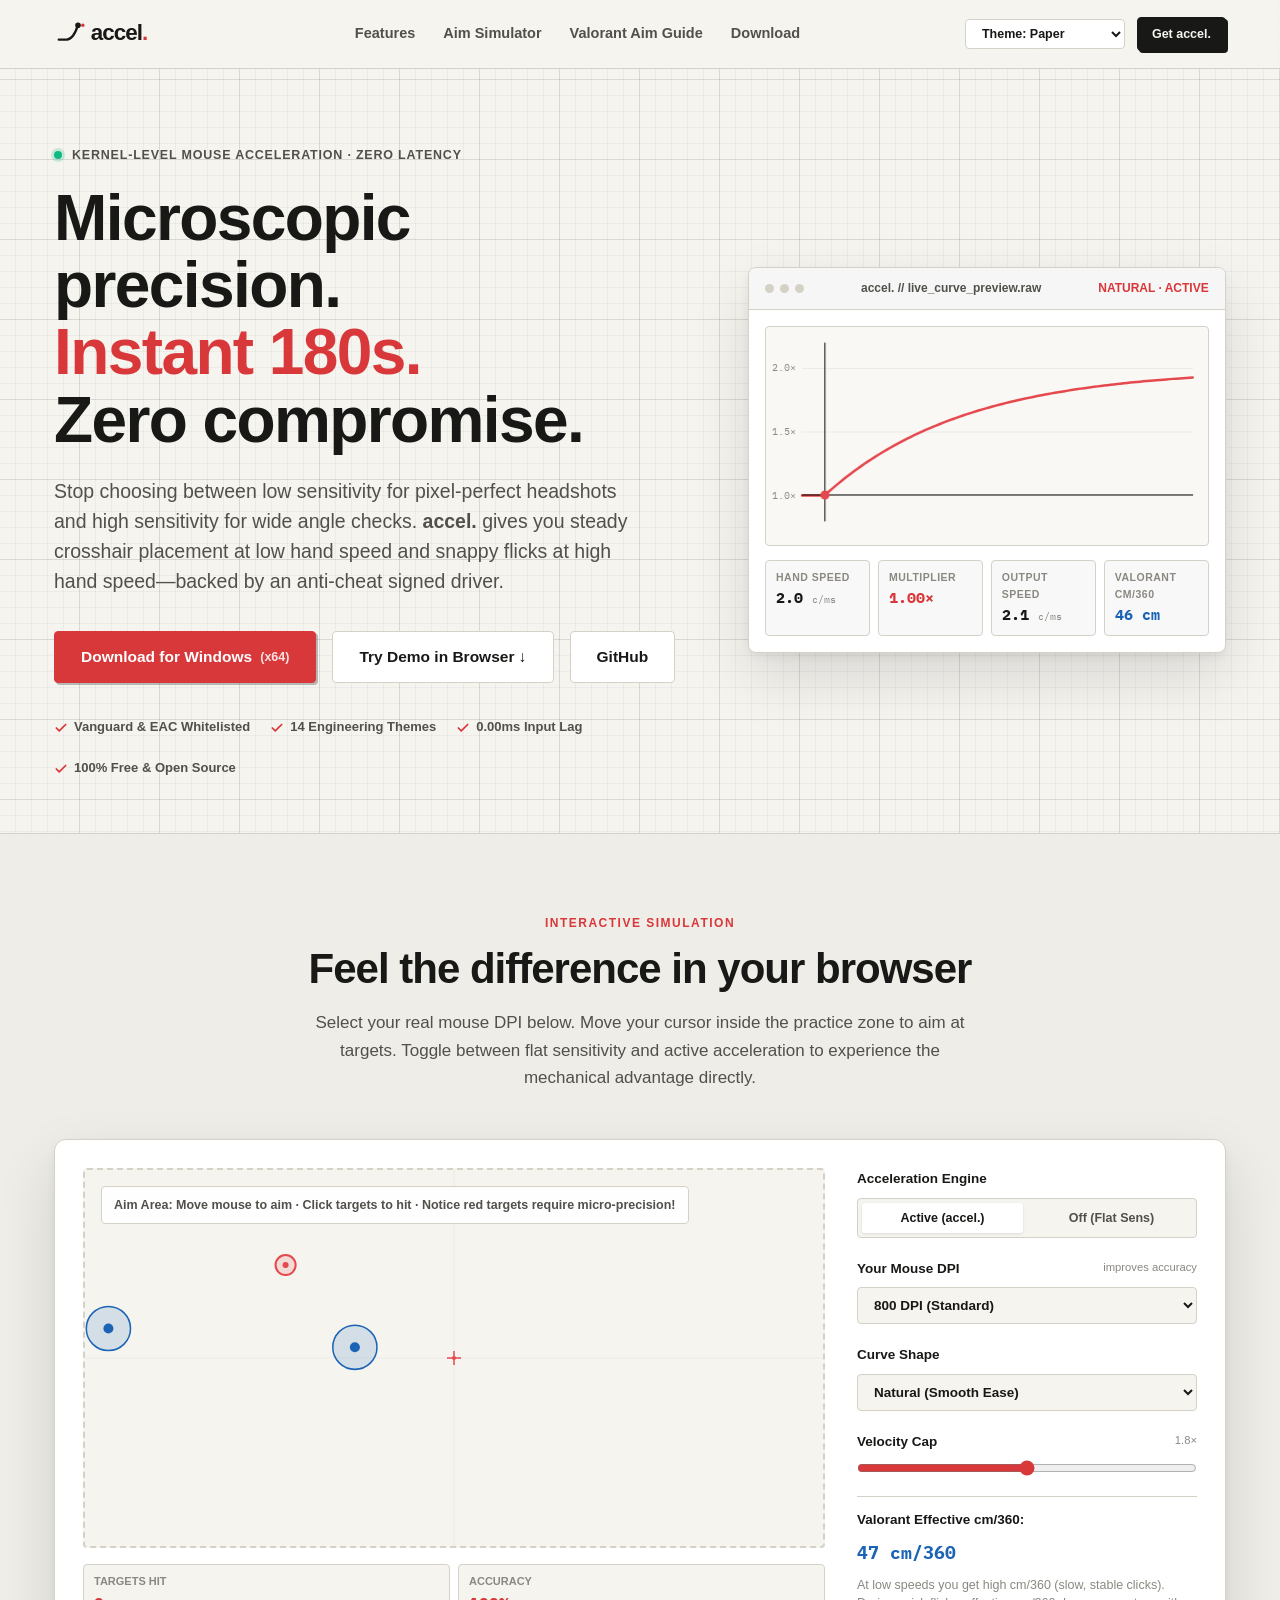
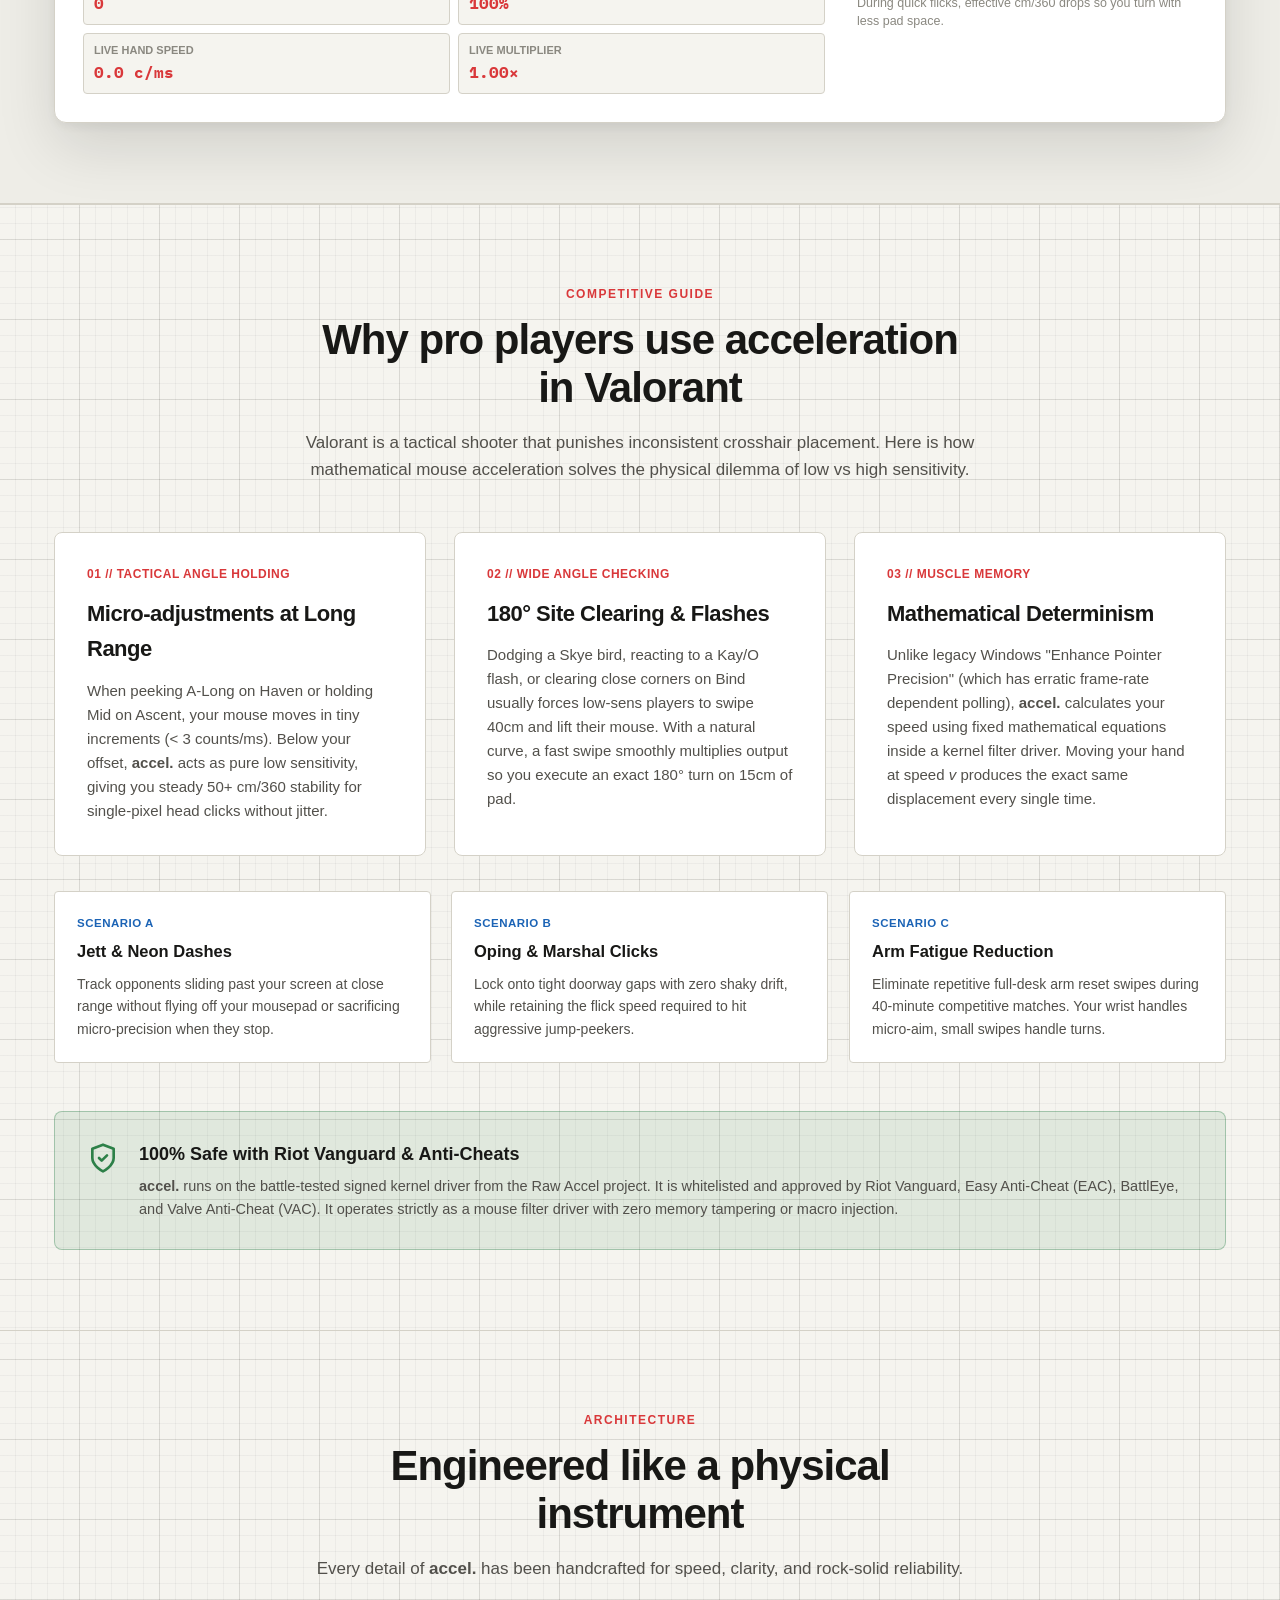
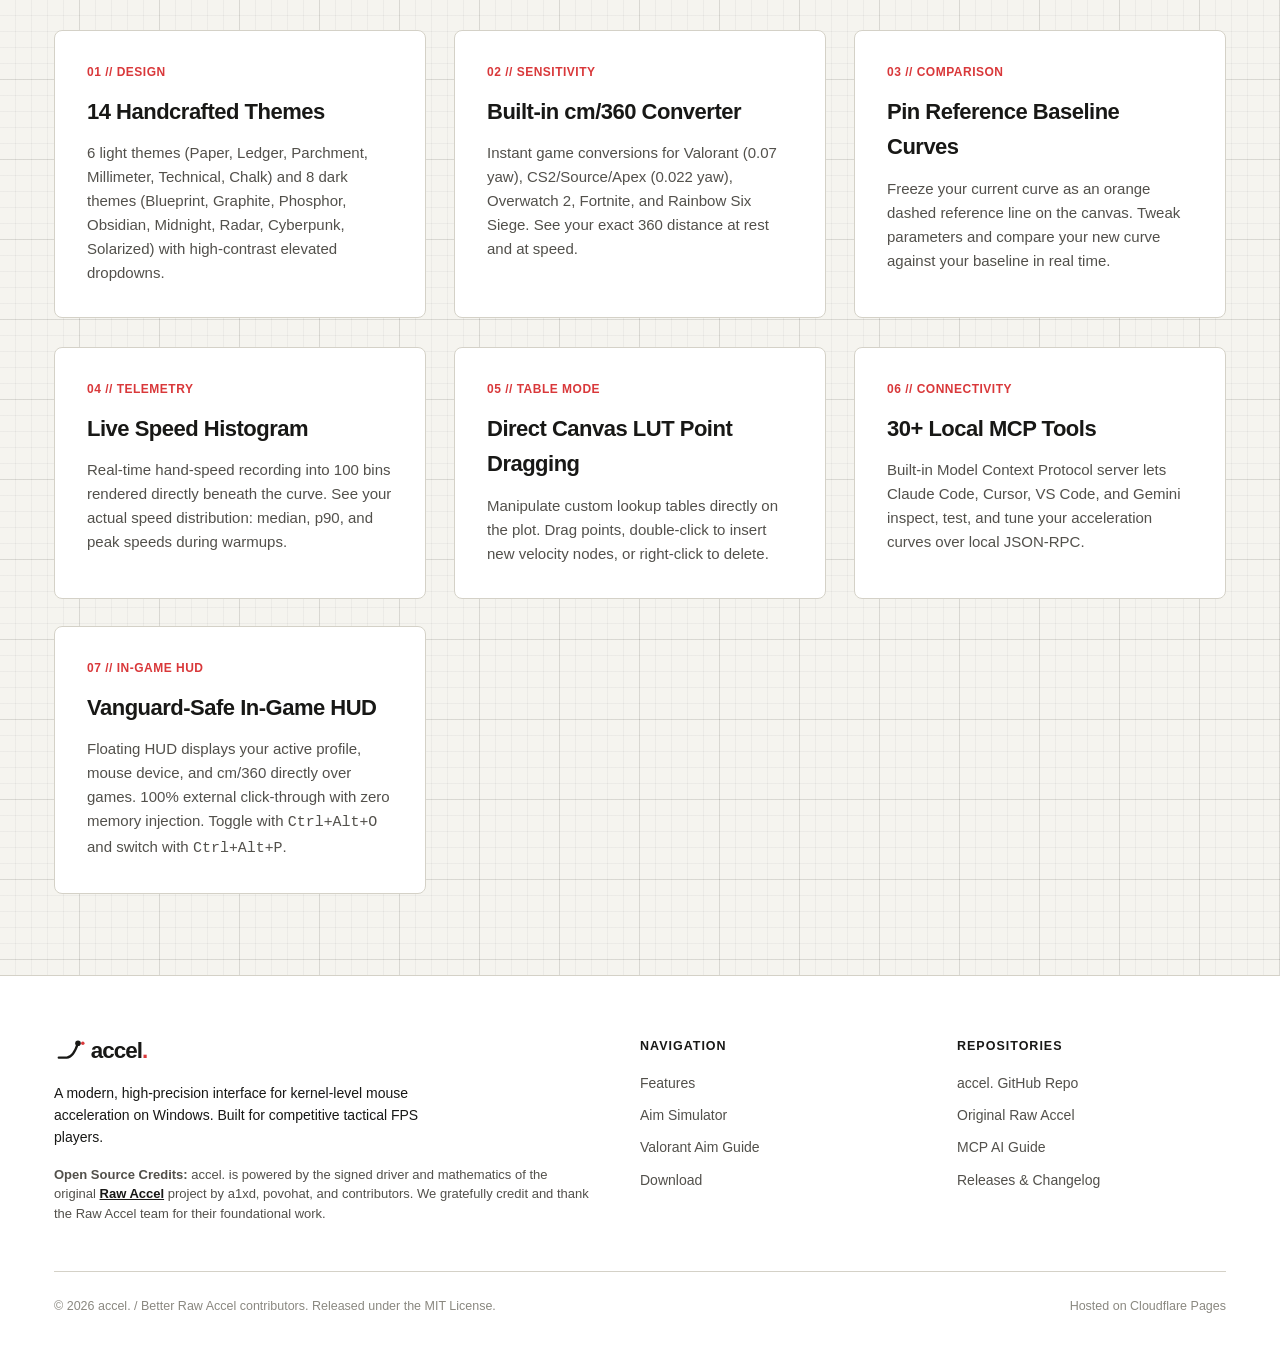
==== commit 218bcf64: "Add in-game HUD overlay, global hotkeys, driver sheet settings, and update website typography and fe" ====
--- a/website/index.html
+++ b/website/index.html
@@ -372,6 +372,14 @@
             Built-in Model Context Protocol server lets Claude Code, Cursor, VS Code, and Gemini inspect, test, and tune your acceleration curves over local JSON-RPC.
           </p>
         </div>
+
+        <div class="feature-card reveal delay-1">
+          <span class="feature-num">07 // IN-GAME HUD</span>
+          <h3 class="feature-title">Vanguard-Safe In-Game HUD</h3>
+          <p class="feature-desc">
+            Floating HUD displays your active profile, mouse device, and cm/360 directly over games. 100% external click-through with zero memory injection. Toggle with <kbd>Ctrl</kbd>+<kbd>Alt</kbd>+<kbd>O</kbd> and switch with <kbd>Ctrl</kbd>+<kbd>Alt</kbd>+<kbd>P</kbd>.
+          </p>
+        </div>
       </div>
     </div>
   </section>
--- a/website/style.css
+++ b/website/style.css
@@ -5,8 +5,8 @@
 
 :root {
   --font-ui: "Satoshi", -apple-system, BlinkMacSystemFont, "Segoe UI", Roboto, sans-serif;
-  --font-display: "Cabinet Grotesk", "Satoshi", sans-serif;
-  --font-mono: "IBM Plex Mono", "Consolas", monospace;
+  --font-display: "Satoshi", sans-serif;
+  --font-mono: "Satoshi", "IBM Plex Mono", "Consolas", monospace;
 
   /* Theme defaults: paper */
   --bg: #f5f4ef;
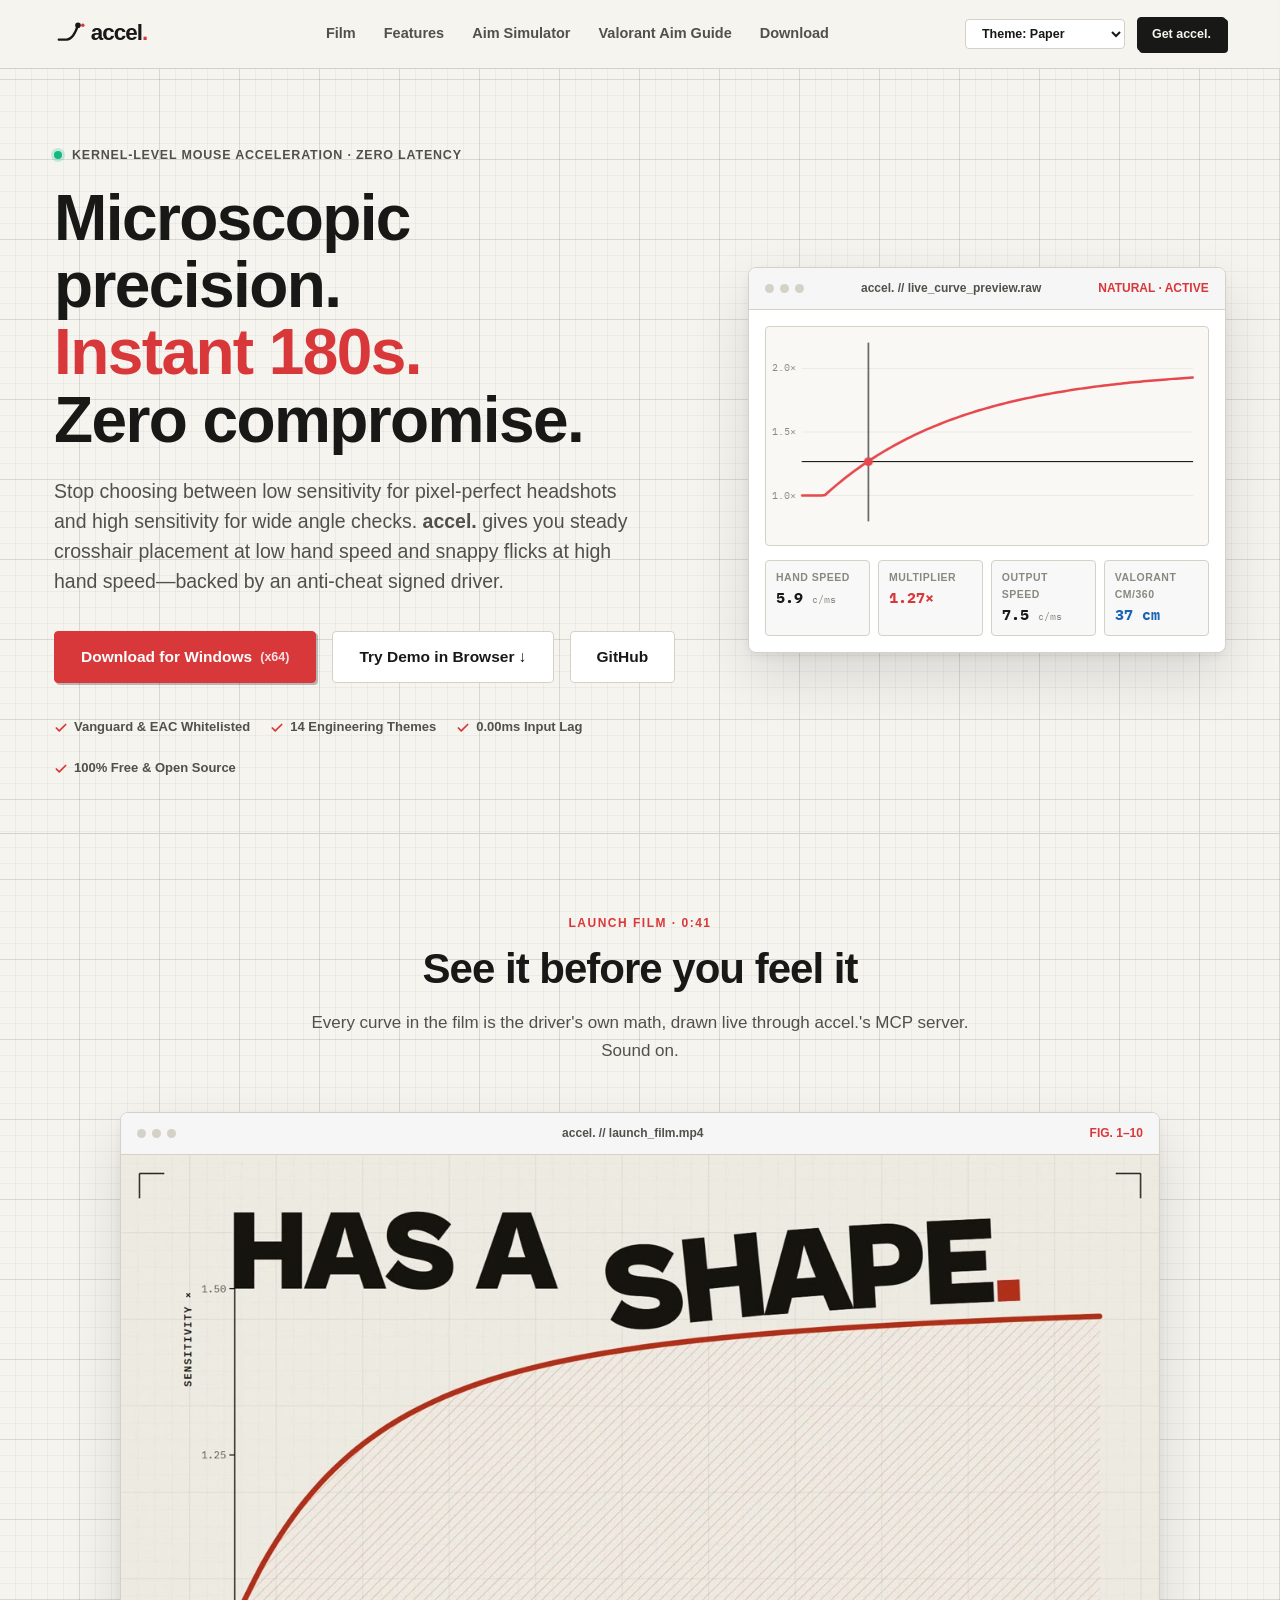
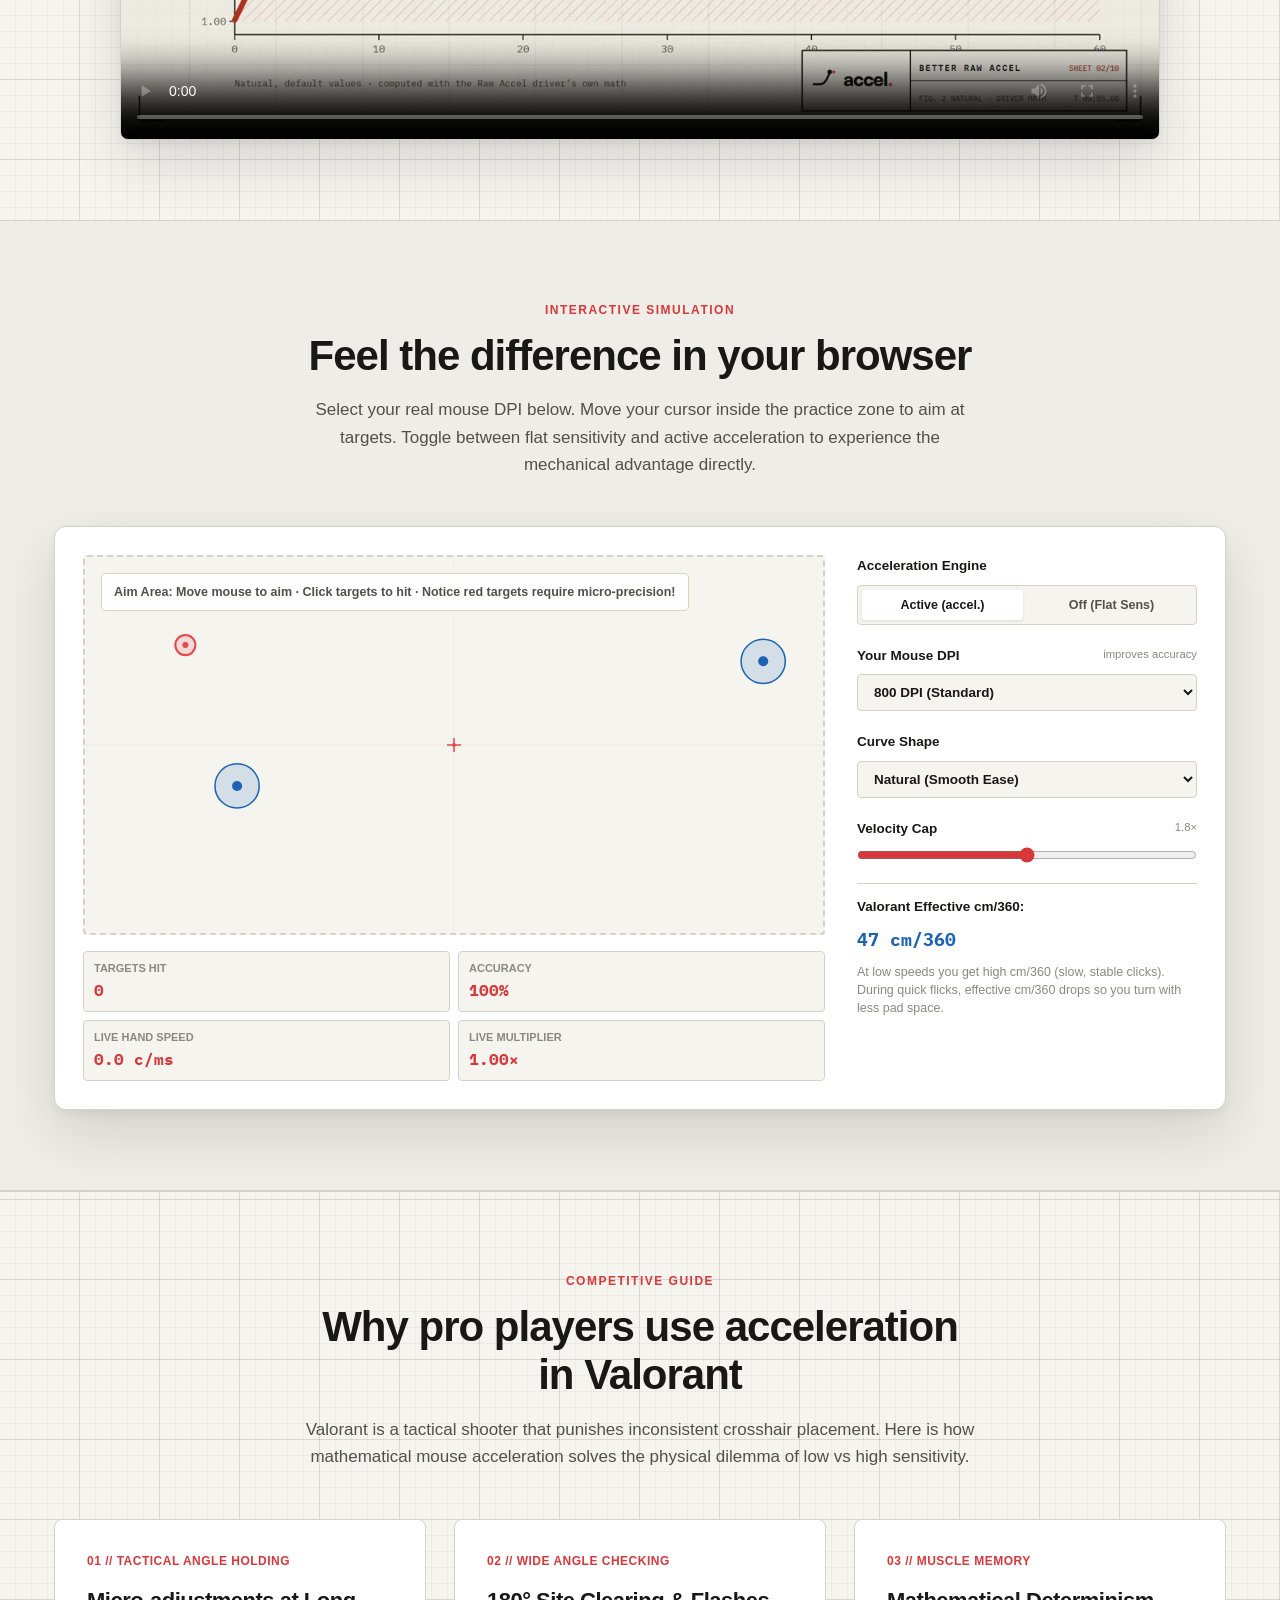
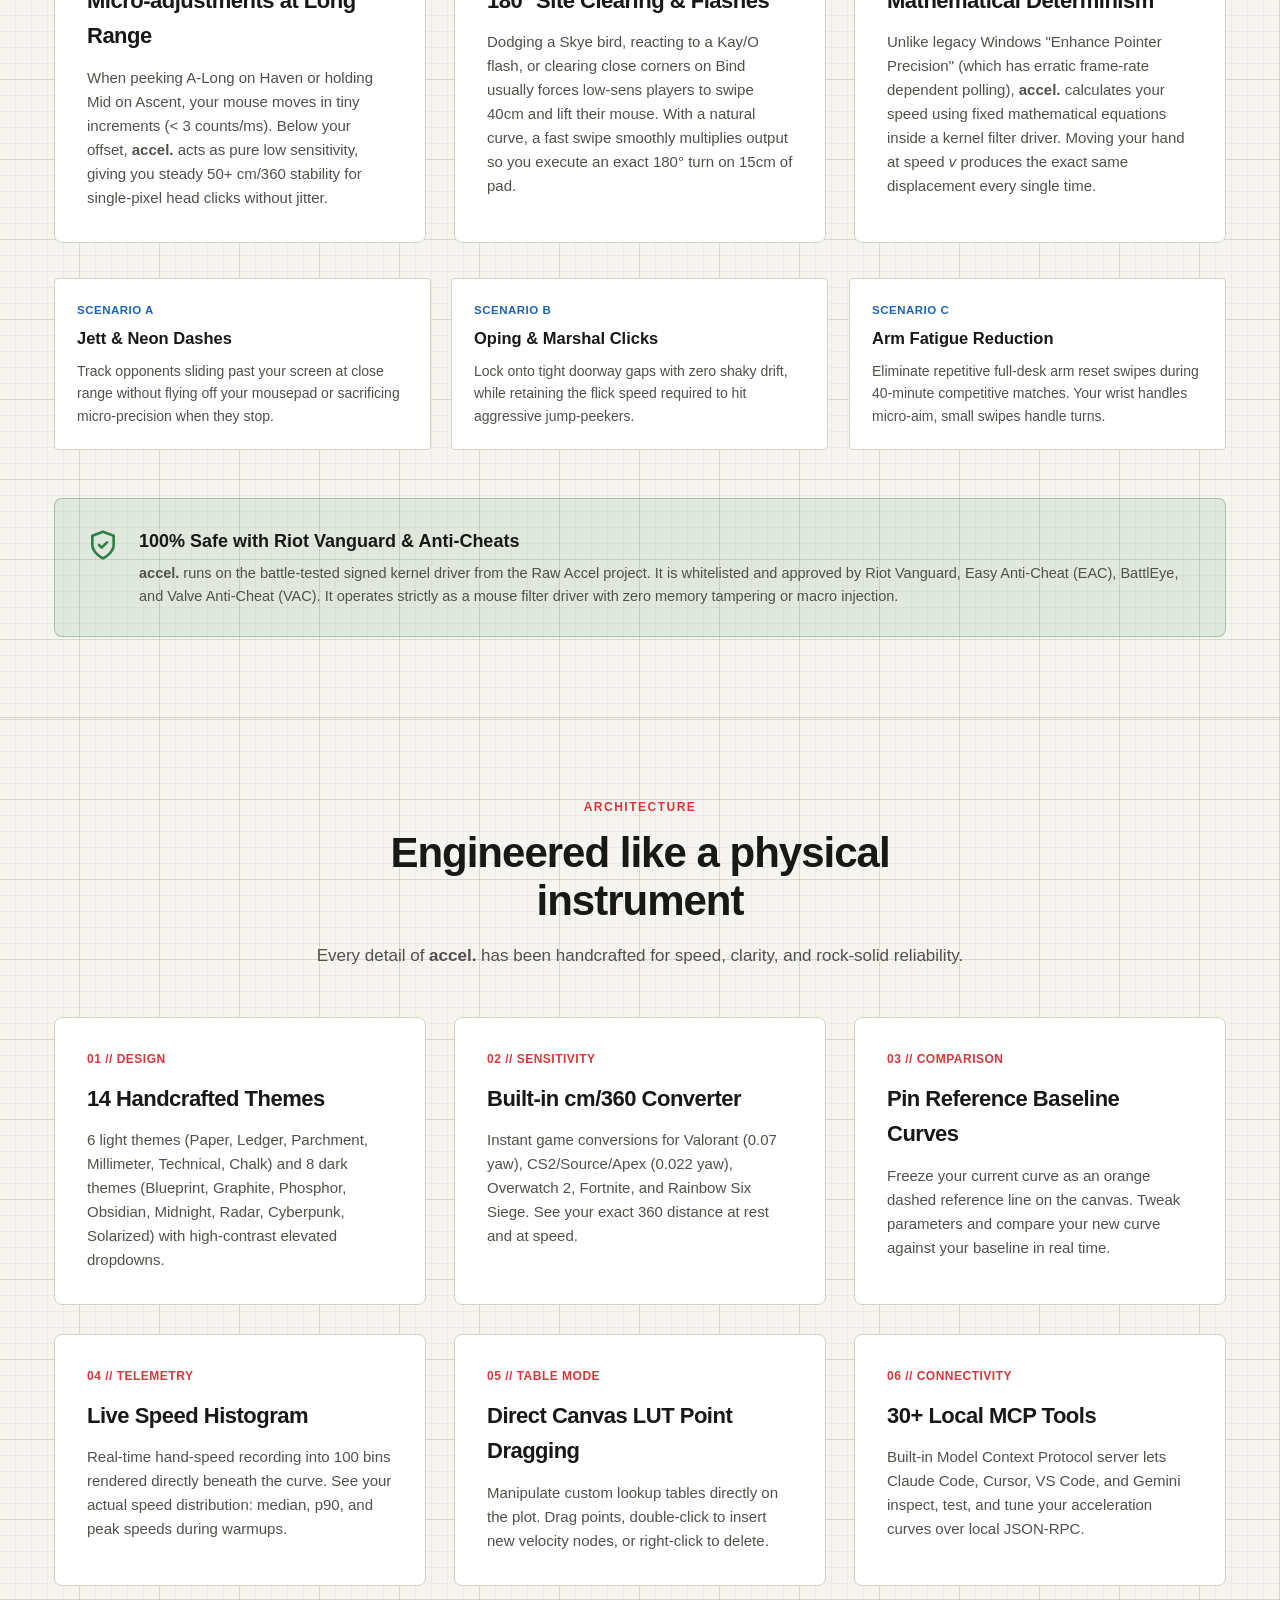
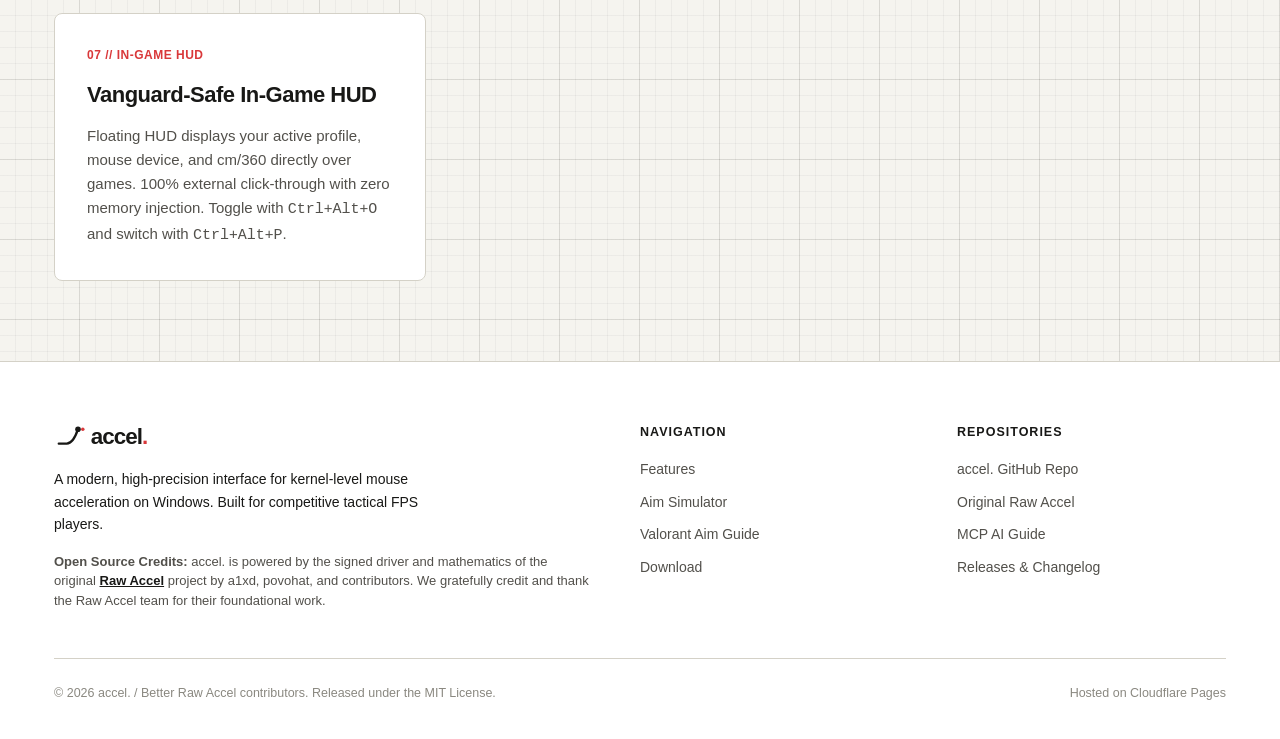
==== commit 1ec86a33: "website: add the launch film to the landing page A "Launch Film" section under the hero plays the 41" ====
--- a/website/index.html
+++ b/website/index.html
@@ -36,6 +36,7 @@
       </a>
 
       <nav class="nav-links">
+        <a href="#film" class="nav-link">Film</a>
         <a href="#features" class="nav-link">Features</a>
         <a href="#demo" class="nav-link">Aim Simulator</a>
         <a href="#valorant" class="nav-link">Valorant Aim Guide</a>
@@ -142,6 +143,35 @@
     </div>
   </section>
 
+  <!-- Launch Film -->
+  <section class="section film-section" id="film">
+    <div class="container">
+      <div class="section-head reveal">
+        <span class="section-tag">Launch Film · 0:41</span>
+        <h2 class="section-title">See it before you feel it</h2>
+        <p class="section-desc">
+          Every curve in the film is the driver's own math, drawn live through accel.'s MCP server. Sound on.
+        </p>
+      </div>
+
+      <div class="app-frame film-frame reveal delay-1">
+        <div class="app-frame-head">
+          <div class="app-frame-dots">
+            <span></span><span></span><span></span>
+          </div>
+          <span>accel. // launch_film.mp4</span>
+          <span style="color:var(--accent); font-weight:700;">FIG. 1–10</span>
+        </div>
+        <video class="film-video" id="launchFilm" controls playsinline preload="metadata"
+               poster="media/accel-launch-16x9.jpg"
+               aria-label="accel. launch film, 41 seconds, music and sound effects, all text on screen">
+          <source src="media/accel-launch-9x16.mp4" type="video/mp4" media="(max-width: 640px) and (orientation: portrait)">
+          <source src="media/accel-launch-16x9.mp4" type="video/mp4">
+        </video>
+      </div>
+    </div>
+  </section>
+
   <!-- Interactive Aim & Acceleration Demo Section -->
   <section class="demo-section" id="demo">
     <div class="container">
--- a/website/style.css
+++ b/website/style.css
@@ -525,6 +525,27 @@
   color: var(--ink2);
 }
 
+/* ---------------- Launch Film ---------------- */
+.film-frame {
+  max-width: 1040px;
+  margin: 0 auto;
+}
+
+.film-video {
+  display: block;
+  width: 100%;
+  aspect-ratio: 16 / 9;
+  background: #0c0d0e;
+}
+
+/* set by main.js when the 9:16 cut is the one that loaded */
+.film-frame.is-vertical {
+  max-width: min(100%, 46vh);
+}
+.film-frame.is-vertical .film-video {
+  aspect-ratio: 9 / 16;
+}
+
 /* ---------------- Interactive Aim & Acceleration Demo ---------------- */
 .demo-section {
   background: color-mix(in srgb, var(--desk) 60%, var(--bg));
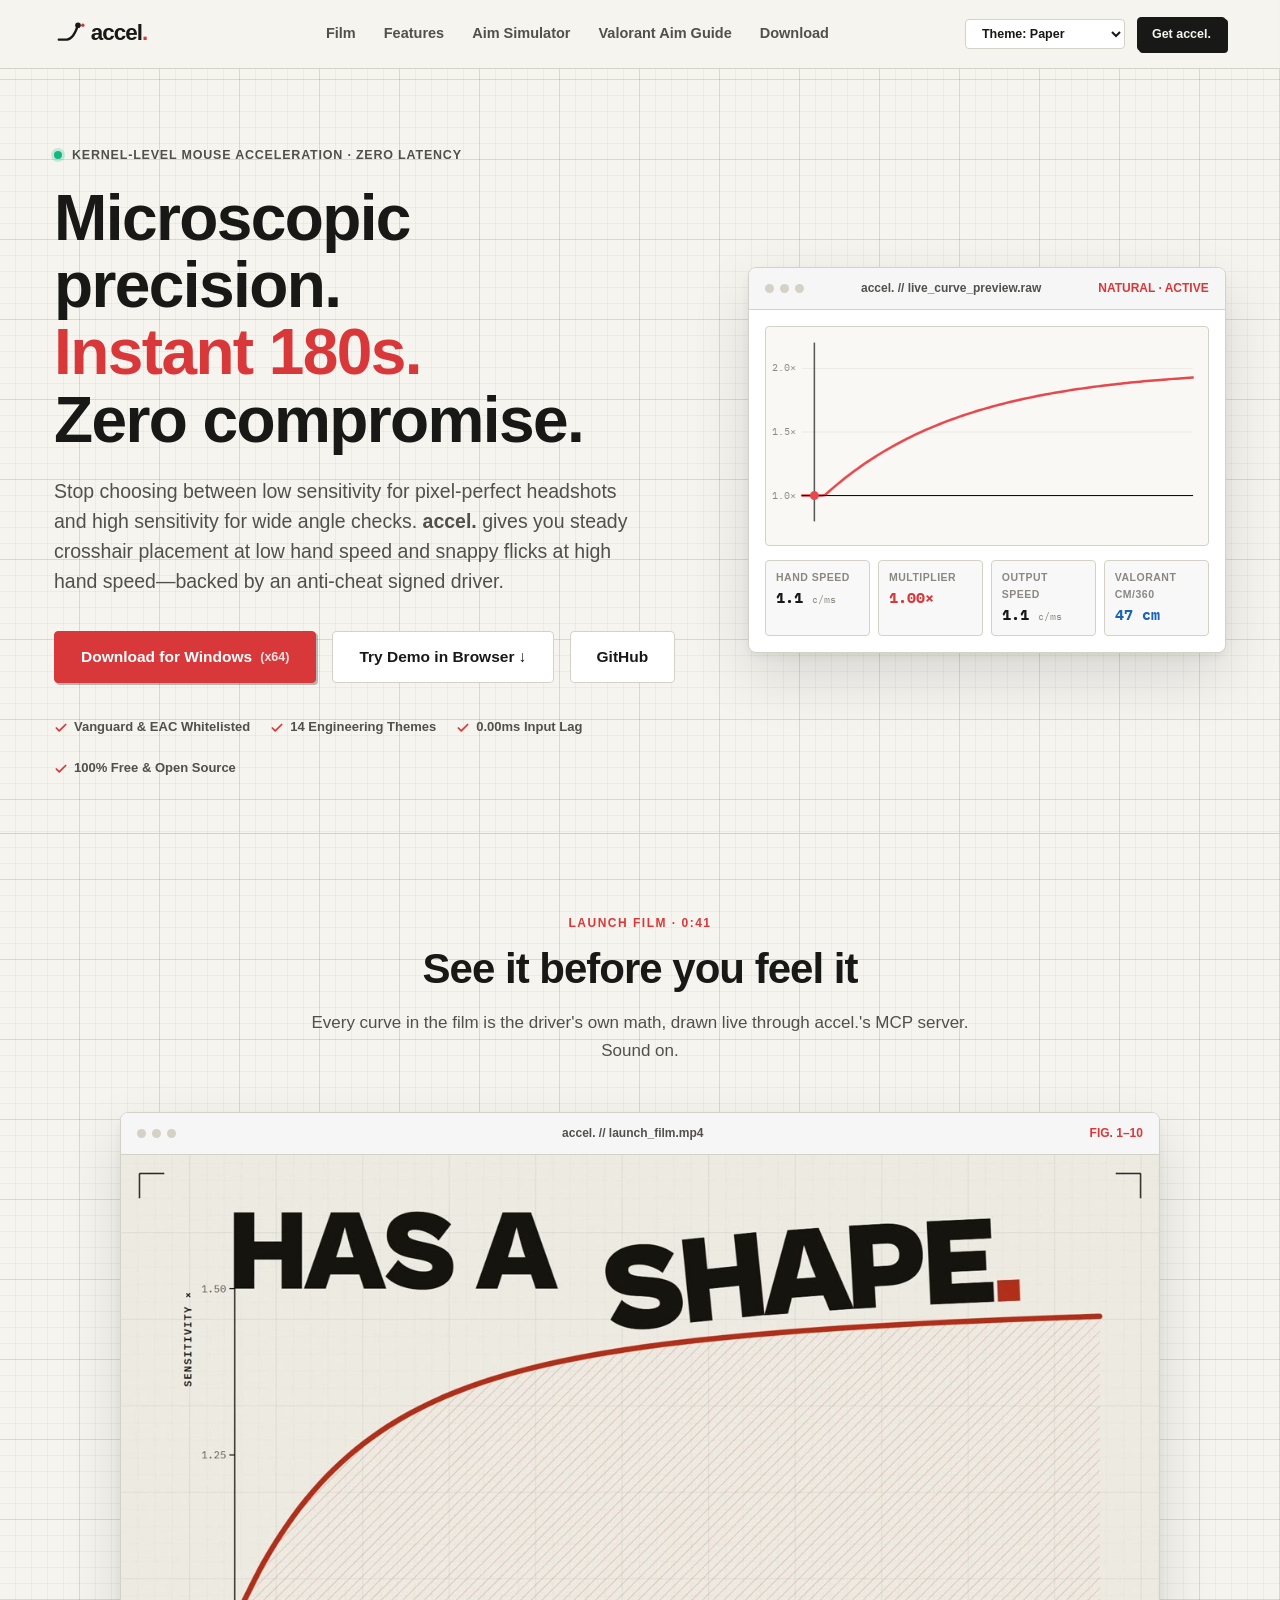
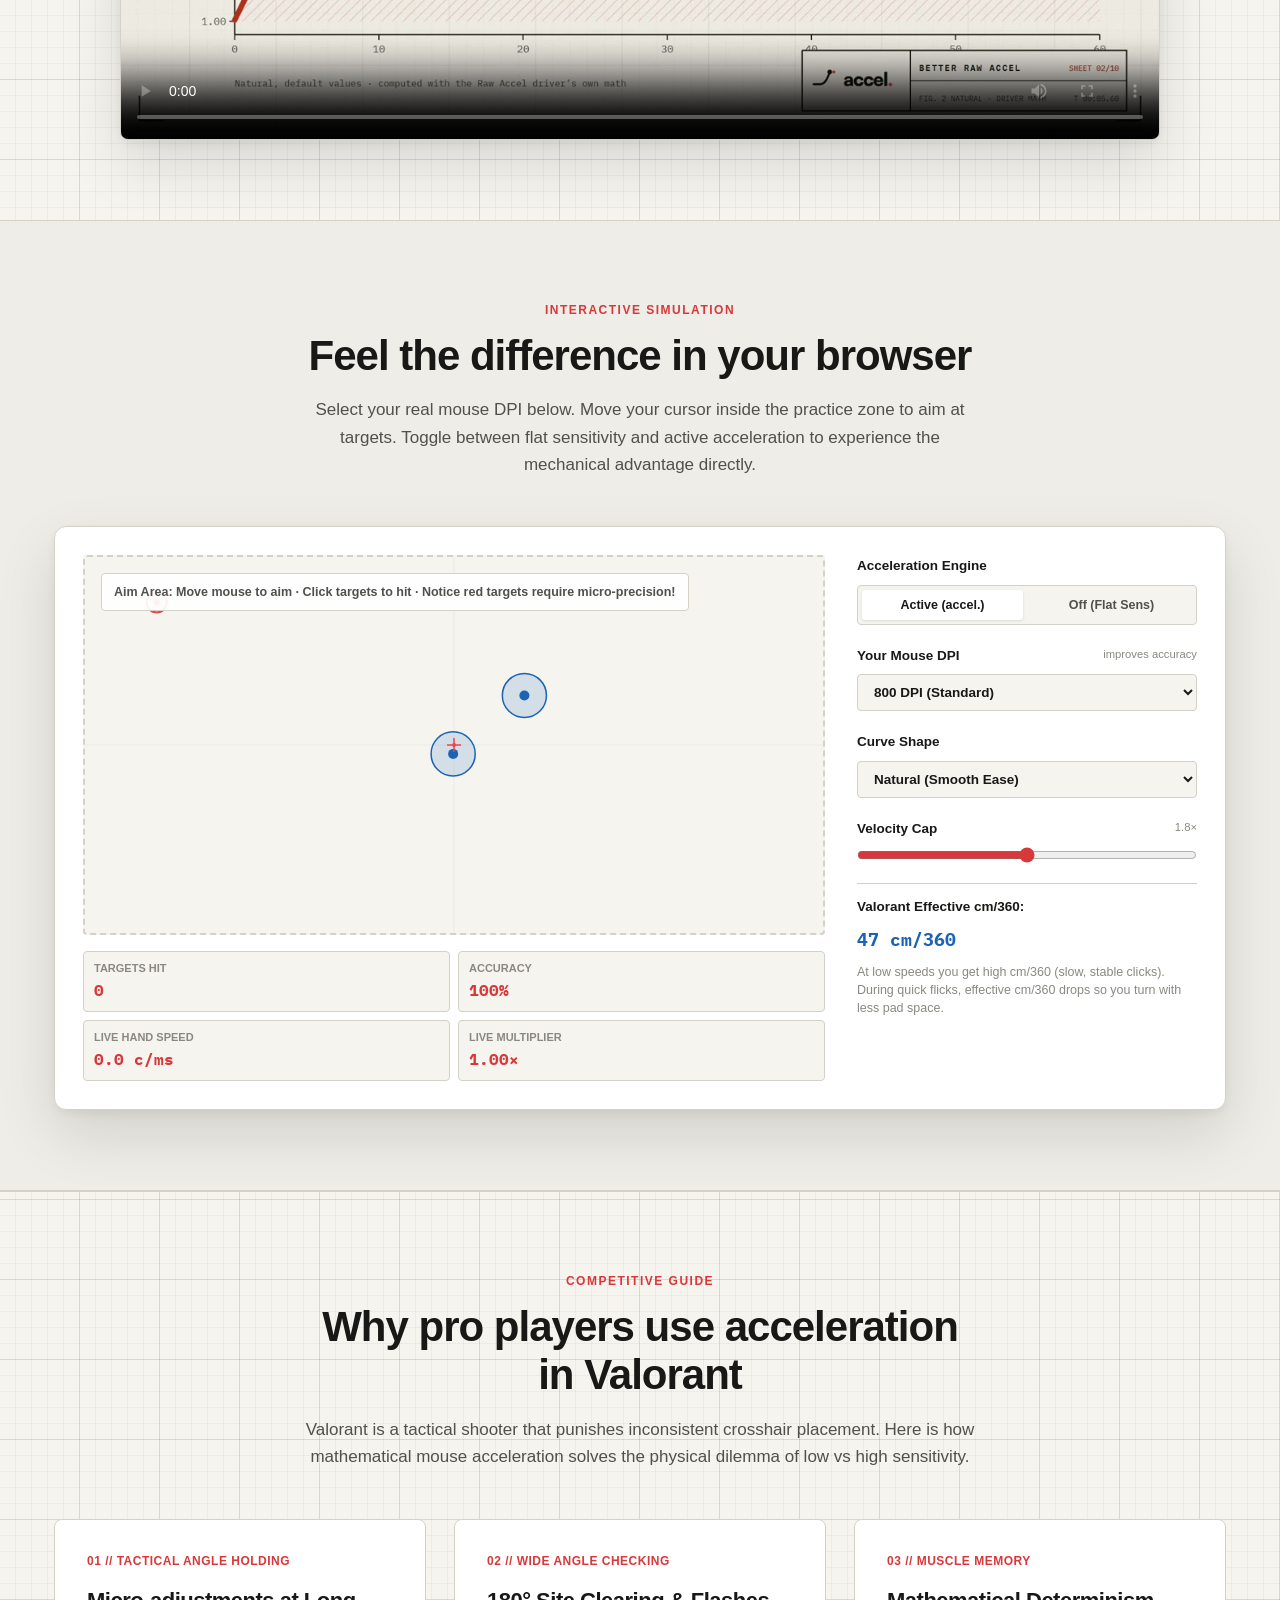
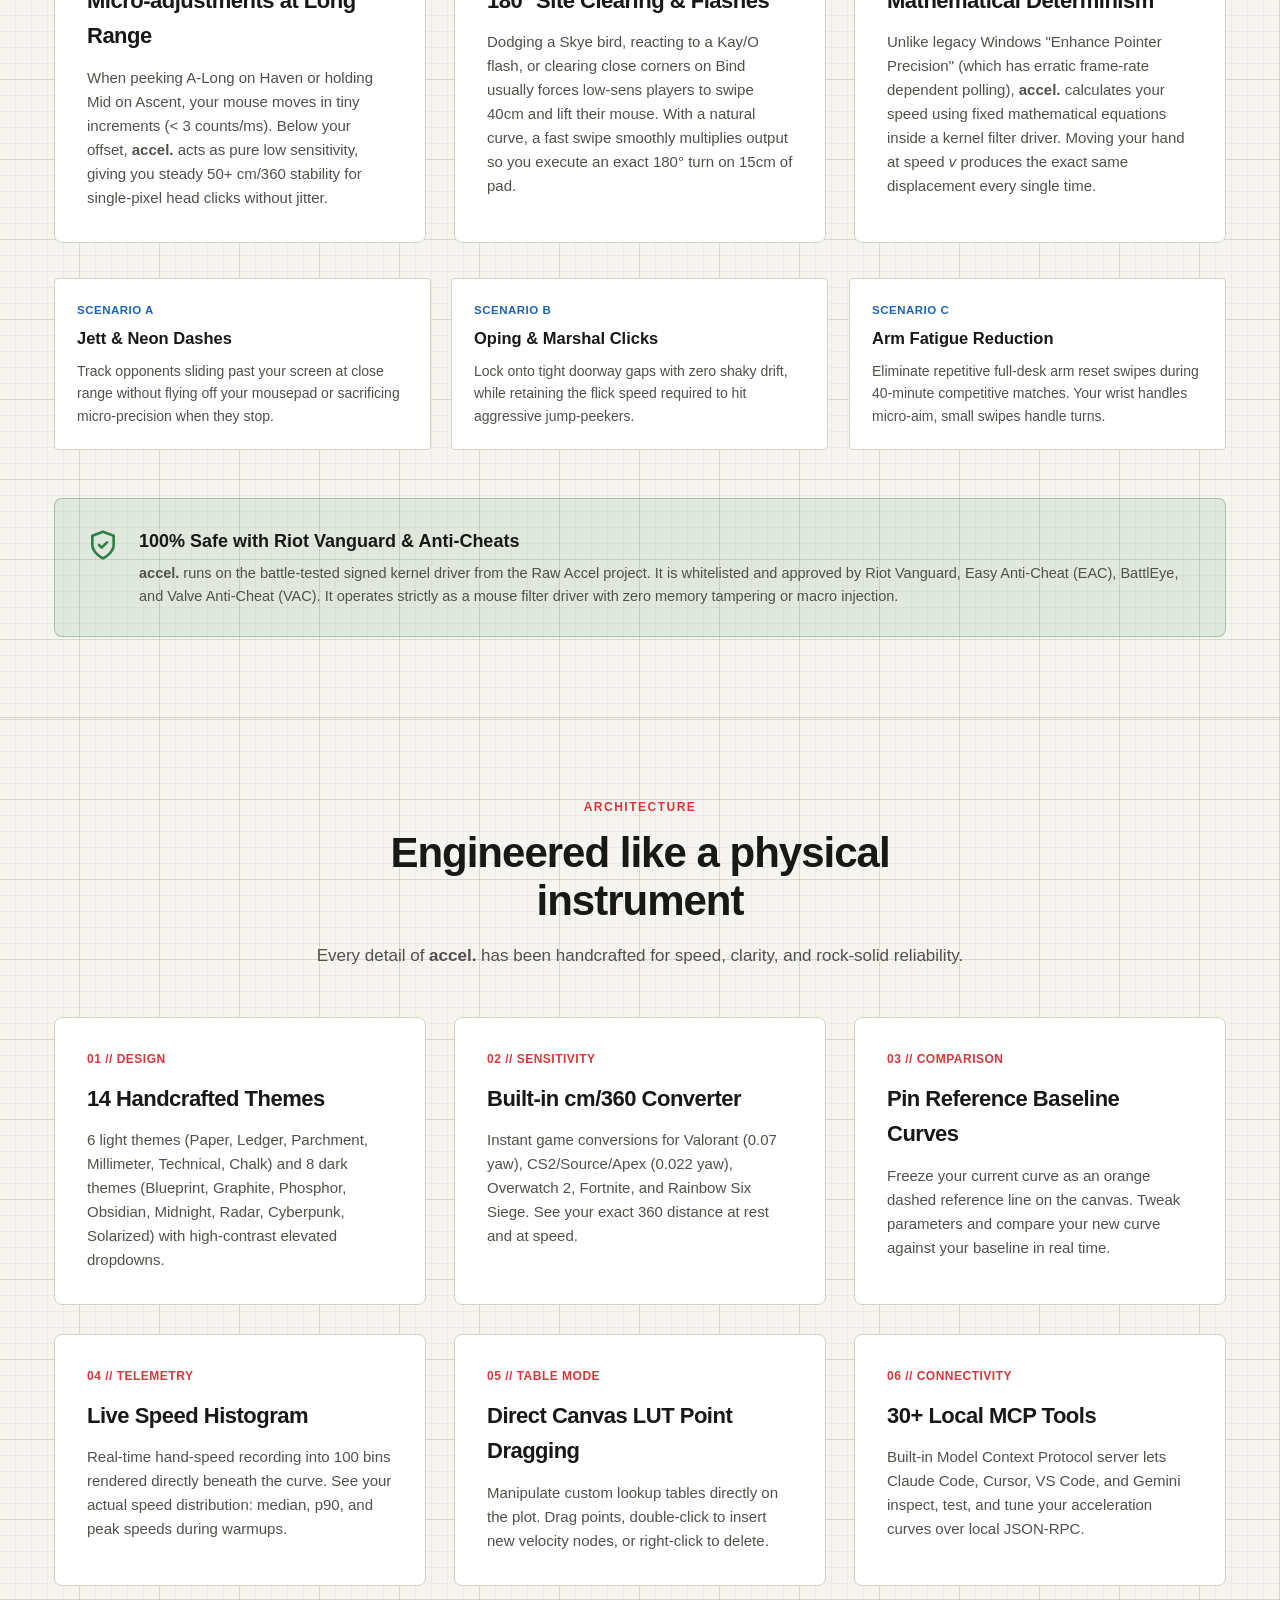
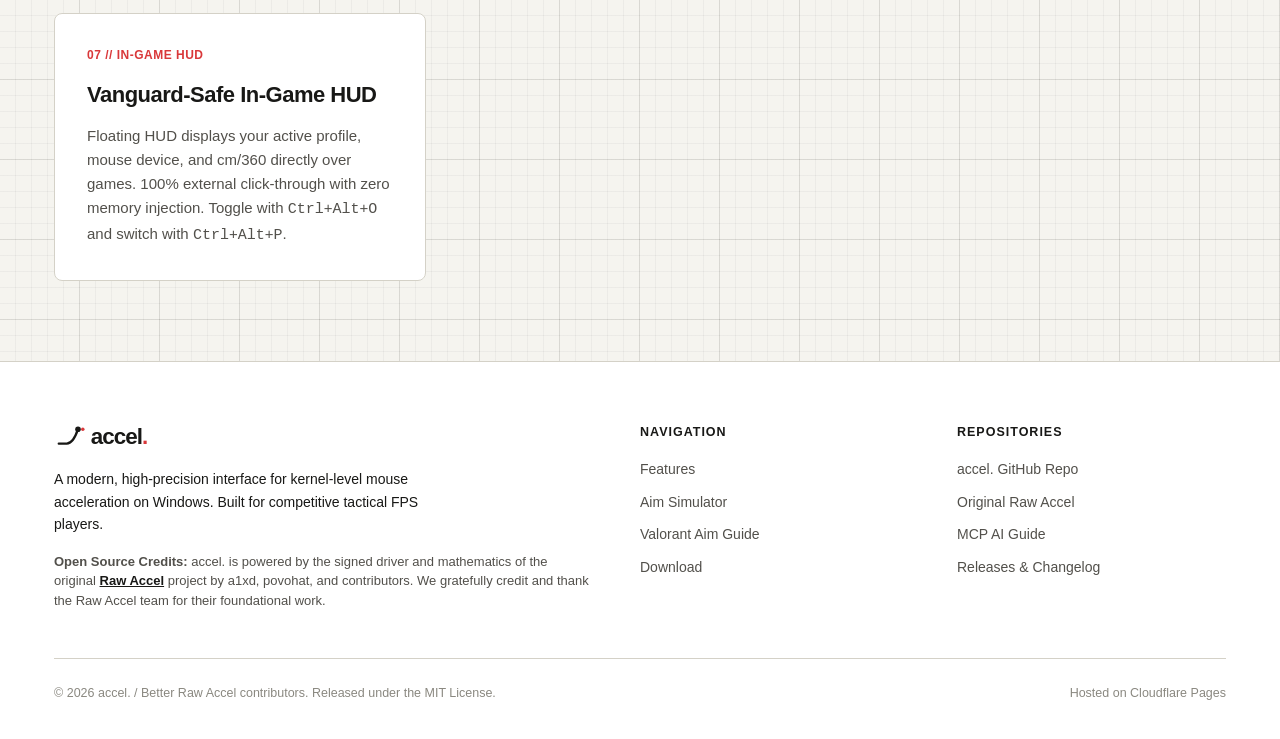
==== commit c6a9814d: "website: fix the launch film being cropped by a cached stylesheet Browsers that still held yesterday" ====
--- a/website/index.html
+++ b/website/index.html
@@ -14,7 +14,7 @@
   <link rel="preconnect" href="https://fonts.gstatic.com" crossorigin>
   <link href="https://fonts.googleapis.com/css2?family=IBM+Plex+Mono:wght@400;500;600;700&display=swap" rel="stylesheet">
 
-  <link rel="stylesheet" href="style.css">
+  <link rel="stylesheet" href="style.css?v=2">
 </head>
 <body>
 
@@ -163,6 +163,7 @@
           <span style="color:var(--accent); font-weight:700;">FIG. 1–10</span>
         </div>
         <video class="film-video" id="launchFilm" controls playsinline preload="metadata"
+               width="1920" height="1080" style="display:block; width:100%; height:auto; max-width:100%;"
                poster="media/accel-launch-16x9.jpg"
                aria-label="accel. launch film, 41 seconds, music and sound effects, all text on screen">
           <source src="media/accel-launch-9x16.mp4" type="video/mp4" media="(max-width: 640px) and (orientation: portrait)">
@@ -467,6 +468,6 @@
     </div>
   </footer>
 
-  <script src="main.js"></script>
+  <script src="main.js?v=2"></script>
 </body>
 </html>
--- a/website/style.css
+++ b/website/style.css
@@ -534,6 +534,7 @@
 .film-video {
   display: block;
   width: 100%;
+  height: auto;
   aspect-ratio: 16 / 9;
   background: #0c0d0e;
 }
